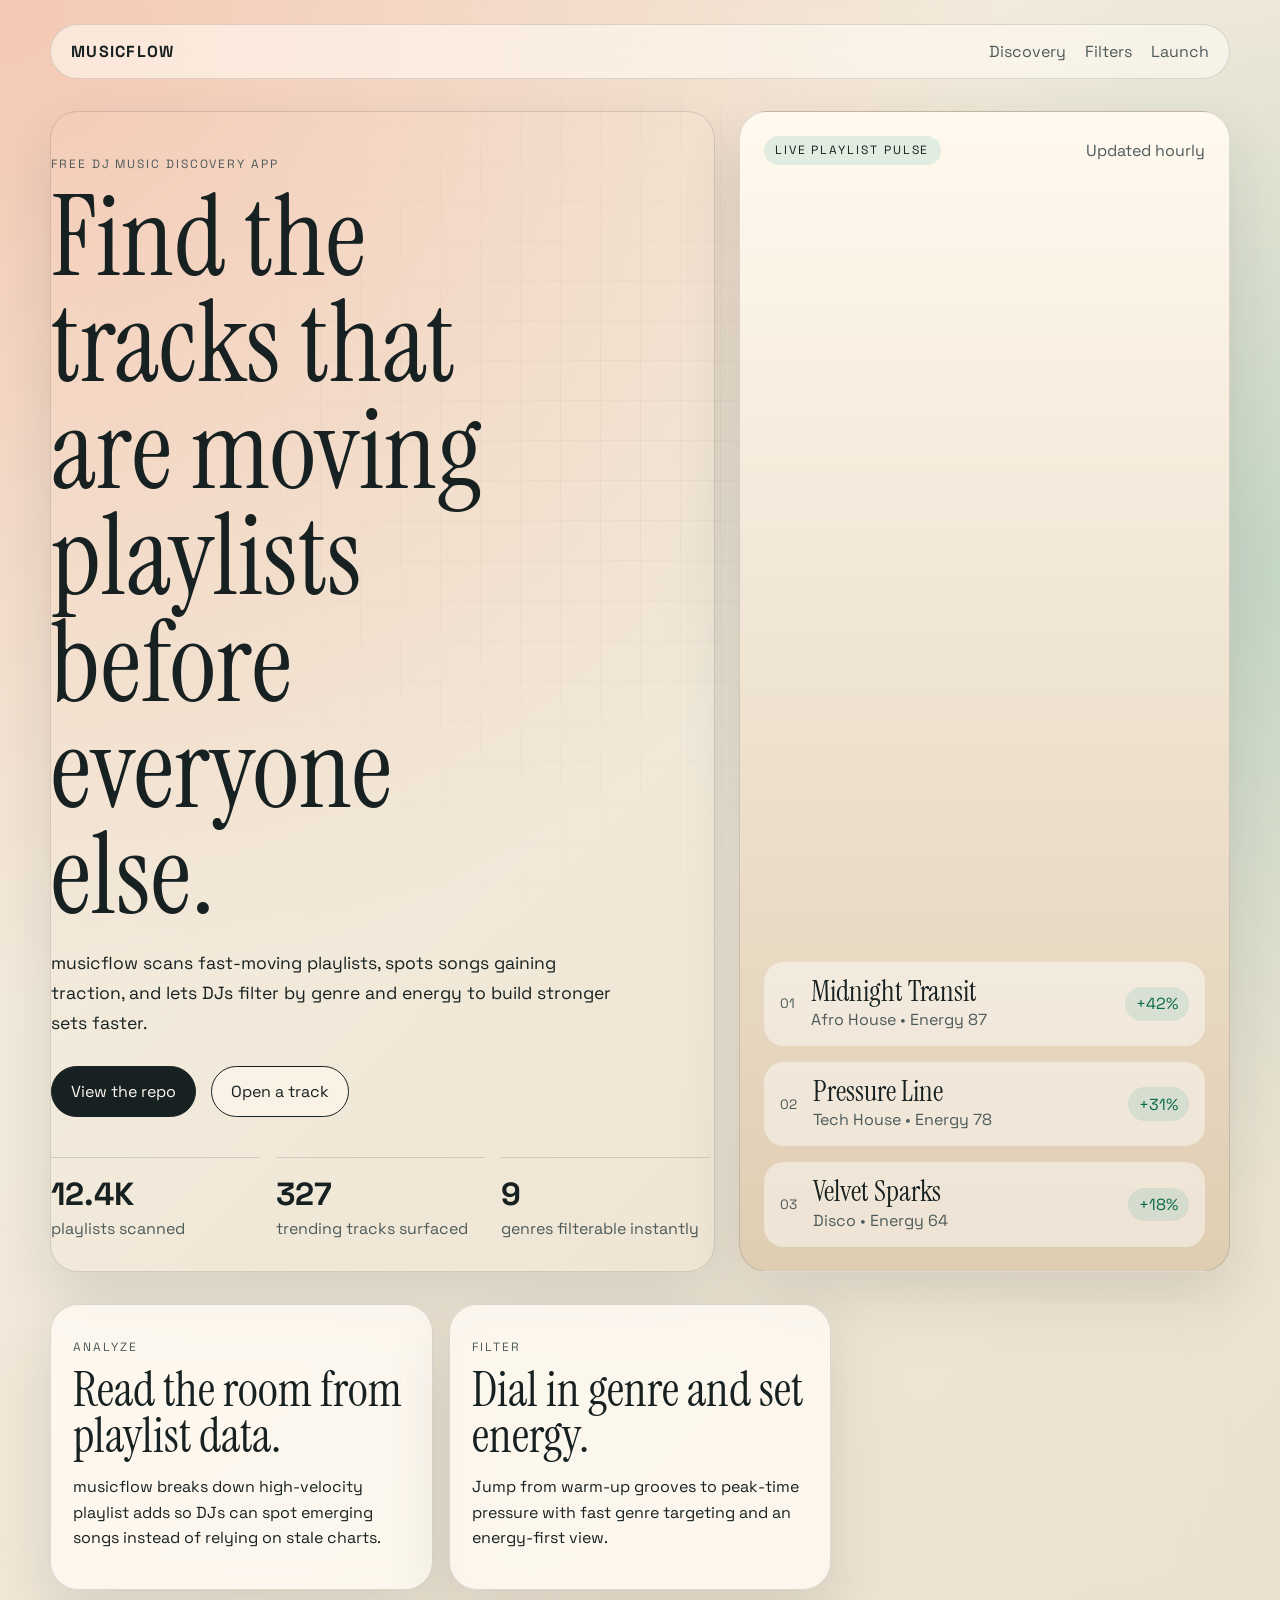
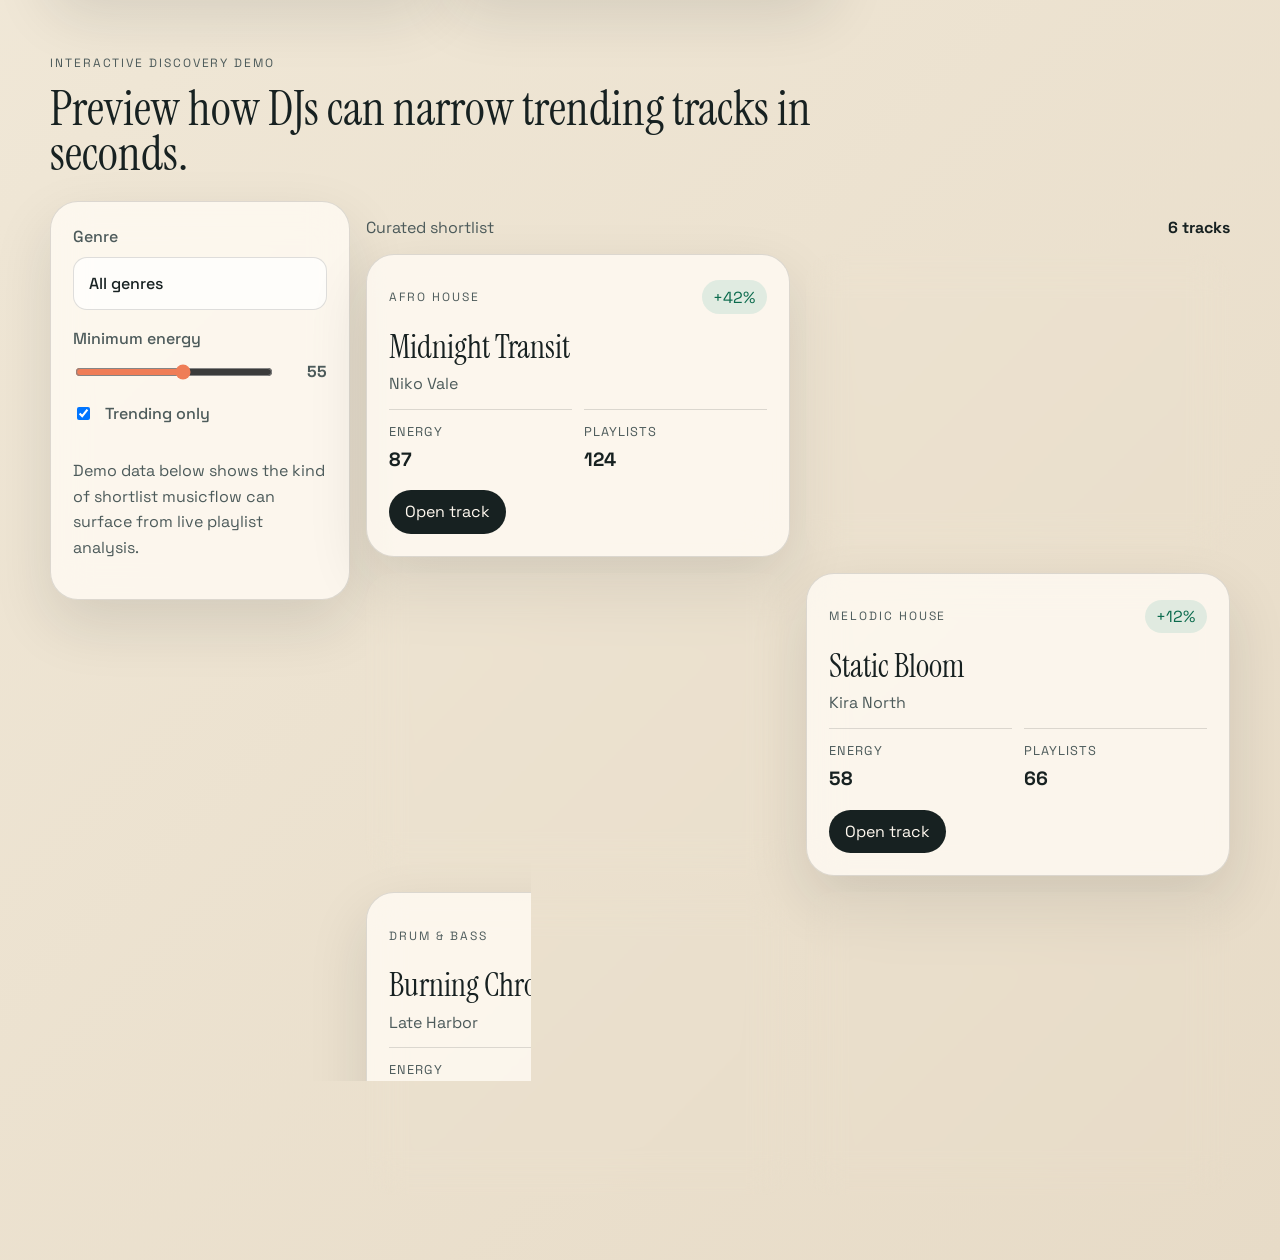
==== index.html @ 5087b420 "Initial GitHub Pages site" ====
<!DOCTYPE html>
<html lang="en">
  <head>
    <meta charset="UTF-8" />
    <meta name="viewport" content="width=device-width, initial-scale=1.0" />
    <title>musicflow | DJ Music Discovery</title>
    <meta
      name="description"
      content="musicflow is a free DJ music discovery app that analyzes playlist momentum to surface trending tracks and helps DJs filter music by genre and energy."
    />
    <link rel="preconnect" href="https://fonts.googleapis.com" />
    <link rel="preconnect" href="https://fonts.gstatic.com" crossorigin />
    <link
      href="https://fonts.googleapis.com/css2?family=Instrument+Serif:ital@0;1&family=Space+Grotesk:wght@400;500;700&display=swap"
      rel="stylesheet"
    />
    <link rel="stylesheet" href="styles.css" />
  </head>
  <body>
    <div class="page-shell">
      <header class="hero">
        <nav class="topbar">
          <a class="brand" href="#top">musicflow</a>
          <div class="nav-links">
            <a href="#discovery">Discovery</a>
            <a href="#filters">Filters</a>
            <a href="#launch">Launch</a>
          </div>
        </nav>

        <div class="hero-grid">
          <section class="hero-copy" id="top">
            <p class="eyebrow">Free DJ music discovery app</p>
            <h1>Find the tracks that are moving playlists before everyone else.</h1>
            <p class="hero-text">
              musicflow scans fast-moving playlists, spots songs gaining traction, and lets DJs
              filter by genre and energy to build stronger sets faster.
            </p>
            <div class="hero-actions" id="launch">
              <a class="button button-primary" href="https://github.com/yourname/musicflow" target="_blank" rel="noreferrer">View the repo</a>
              <a class="button button-secondary" href="https://open.spotify.com/" target="_blank" rel="noreferrer">Open a track</a>
            </div>
            <dl class="stats" aria-label="musicflow stats">
              <div>
                <dt>12.4K</dt>
                <dd>playlists scanned</dd>
              </div>
              <div>
                <dt>327</dt>
                <dd>trending tracks surfaced</dd>
              </div>
              <div>
                <dt>9</dt>
                <dd>genres filterable instantly</dd>
              </div>
            </dl>
          </section>

          <aside class="hero-panel" aria-label="musicflow preview panel">
            <div class="panel-head">
              <span class="panel-pill">Live playlist pulse</span>
              <span class="panel-caption">Updated hourly</span>
            </div>
            <div class="pulse-list">
              <article>
                <span class="pulse-rank">01</span>
                <div>
                  <h2>Midnight Transit</h2>
                  <p>Afro House • Energy 87</p>
                </div>
                <span class="trend up">+42%</span>
              </article>
              <article>
                <span class="pulse-rank">02</span>
                <div>
                  <h2>Pressure Line</h2>
                  <p>Tech House • Energy 78</p>
                </div>
                <span class="trend up">+31%</span>
              </article>
              <article>
                <span class="pulse-rank">03</span>
                <div>
                  <h2>Velvet Sparks</h2>
                  <p>Disco • Energy 64</p>
                </div>
                <span class="trend up">+18%</span>
              </article>
            </div>
          </aside>
        </div>
      </header>

      <main>
        <section class="feature-band" id="discovery">
          <article>
            <p class="feature-kicker">Analyze</p>
            <h2>Read the room from playlist data.</h2>
            <p>
              musicflow breaks down high-velocity playlist adds so DJs can spot emerging songs
              instead of relying on stale charts.
            </p>
          </article>
          <article>
            <p class="feature-kicker">Filter</p>
            <h2>Dial in genre and set energy.</h2>
            <p>
              Jump from warm-up grooves to peak-time pressure with fast genre targeting and an
              energy-first view.
            </p>
          </article>
          <article>
            <p class="feature-kicker">Play</p>
            <h2>Jump straight into playback.</h2>
            <p>
              Every surfaced track includes a direct listening link so discovery turns into
              playback without extra friction.
            </p>
          </article>
        </section>

        <section class="discovery-lab" id="filters">
          <div class="section-heading">
            <p class="eyebrow">Interactive discovery demo</p>
            <h2>Preview how DJs can narrow trending tracks in seconds.</h2>
          </div>

          <div class="filter-layout">
            <form class="control-panel" id="filterForm">
              <label>
                Genre
                <select id="genreFilter" name="genre">
                  <option value="all">All genres</option>
                </select>
              </label>

              <label>
                Minimum energy
                <div class="range-row">
                  <input id="energyFilter" name="energy" type="range" min="0" max="100" value="55" />
                  <output id="energyValue" for="energyFilter">55</output>
                </div>
              </label>

              <label class="toggle-row">
                <input id="trendingOnly" name="trendingOnly" type="checkbox" checked />
                Trending only
              </label>

              <p class="panel-note">
                Demo data below shows the kind of shortlist musicflow can surface from live
                playlist analysis.
              </p>
            </form>

            <div>
              <div class="results-meta">
                <p>Curated shortlist</p>
                <strong id="resultsCount">0 tracks</strong>
              </div>
              <div class="track-grid" id="trackGrid" aria-live="polite"></div>
            </div>
          </div>
        </section>
      </main>
    </div>

    <template id="trackCardTemplate">
      <article class="track-card">
        <div class="card-top">
          <p class="track-genre"></p>
          <span class="track-trend"></span>
        </div>
        <h3 class="track-title"></h3>
        <p class="track-artist"></p>
        <dl class="track-meta">
          <div>
            <dt>Energy</dt>
            <dd class="track-energy"></dd>
          </div>
          <div>
            <dt>Playlists</dt>
            <dd class="track-playlists"></dd>
          </div>
        </dl>
        <a class="card-link" target="_blank" rel="noreferrer">Open track</a>
      </article>
    </template>

    <script src="script.js"></script>
  </body>
</html>
---- styles.css ----
:root {
  --bg: #efe6d5;
  --bg-strong: #dcc9ac;
  --surface: rgba(255, 251, 243, 0.82);
  --surface-strong: #fff9ef;
  --ink: #172121;
  --muted: #4d5b5b;
  --accent: #ef7d57;
  --accent-2: #1f9d8b;
  --accent-3: #f3c969;
  --border: rgba(23, 33, 33, 0.14);
  --shadow: 0 24px 60px rgba(23, 33, 33, 0.12);
}

* {
  box-sizing: border-box;
}

html {
  scroll-behavior: smooth;
}

body {
  margin: 0;
  min-height: 100vh;
  font-family: "Space Grotesk", sans-serif;
  color: var(--ink);
  background:
    radial-gradient(circle at top left, rgba(239, 125, 87, 0.34), transparent 32%),
    radial-gradient(circle at right 20%, rgba(31, 157, 139, 0.2), transparent 24%),
    linear-gradient(135deg, #f7f0e3 0%, var(--bg) 44%, #e7dbc7 100%);
}

body::before {
  content: "";
  position: fixed;
  inset: 0;
  pointer-events: none;
  background-image: linear-gradient(rgba(23, 33, 33, 0.03) 1px, transparent 1px),
    linear-gradient(90deg, rgba(23, 33, 33, 0.03) 1px, transparent 1px);
  background-size: 40px 40px;
  mask-image: radial-gradient(circle at center, black, transparent 78%);
}

.page-shell {
  position: relative;
  width: min(1180px, calc(100% - 2rem));
  margin: 0 auto;
  padding: 1rem 0 4rem;
}

.topbar,
.hero-panel,
.feature-band article,
.control-panel,
.track-card {
  backdrop-filter: blur(18px);
}

.topbar {
  display: flex;
  align-items: center;
  justify-content: space-between;
  gap: 1rem;
  margin: 0.5rem 0 2rem;
  padding: 1rem 1.25rem;
  border: 1px solid var(--border);
  border-radius: 999px;
  background: rgba(255, 250, 242, 0.6);
}

.brand,
.nav-links a,
.button,
.card-link {
  text-decoration: none;
  color: inherit;
}

.brand {
  font-weight: 700;
  letter-spacing: 0.08em;
  text-transform: uppercase;
}

.nav-links {
  display: flex;
  gap: 1.2rem;
  color: var(--muted);
}

.hero-grid {
  display: grid;
  grid-template-columns: 1.15fr 0.85fr;
  gap: 1.5rem;
  align-items: stretch;
}

.hero-copy,
.hero-panel,
.feature-band article,
.control-panel,
.track-card {
  border: 1px solid var(--border);
  border-radius: 28px;
  box-shadow: var(--shadow);
}

.hero-copy {
  padding: 2rem 0.25rem 2rem 0;
}

.eyebrow,
.feature-kicker,
.panel-pill,
.track-genre {
  text-transform: uppercase;
  letter-spacing: 0.16em;
  font-size: 0.75rem;
}

.eyebrow,
.feature-kicker,
.panel-caption,
.track-genre,
.panel-note,
.track-artist,
.results-meta p,
.toggle-row,
label {
  color: var(--muted);
}

h1,
h2,
h3 {
  margin: 0;
  font-weight: 400;
  line-height: 0.95;
  font-family: "Instrument Serif", serif;
}

h1 {
  max-width: 10ch;
  margin-top: 0.4rem;
  font-size: clamp(3.5rem, 9vw, 7rem);
}

.hero-text {
  max-width: 36rem;
  font-size: 1.1rem;
  line-height: 1.7;
  margin: 1.25rem 0 0;
}

.hero-actions {
  display: flex;
  flex-wrap: wrap;
  gap: 0.9rem;
  margin-top: 1.75rem;
}

.button {
  display: inline-flex;
  align-items: center;
  justify-content: center;
  min-height: 3rem;
  padding: 0.85rem 1.2rem;
  border-radius: 999px;
  border: 1px solid var(--ink);
  transition: transform 160ms ease, background-color 160ms ease, color 160ms ease;
}

.button:hover,
.button:focus-visible,
.card-link:hover,
.card-link:focus-visible {
  transform: translateY(-2px);
}

.button-primary {
  background: var(--ink);
  color: #fff8ef;
}

.button-secondary {
  background: rgba(255, 248, 239, 0.6);
}

.stats {
  display: grid;
  grid-template-columns: repeat(3, minmax(0, 1fr));
  gap: 1rem;
  max-width: 42rem;
  margin: 2.5rem 0 0;
}

.stats div {
  padding-top: 1rem;
  border-top: 1px solid var(--border);
}

.stats dt {
  font-size: 2rem;
  font-weight: 700;
}

.stats dd {
  margin: 0.25rem 0 0;
  color: var(--muted);
}

.hero-panel {
  display: flex;
  flex-direction: column;
  justify-content: space-between;
  padding: 1.5rem;
  background:
    linear-gradient(180deg, rgba(255, 249, 239, 0.82), rgba(220, 201, 172, 0.9)),
    var(--surface-strong);
}

.panel-head,
.card-top,
.results-meta,
.range-row,
.toggle-row {
  display: flex;
  align-items: center;
  justify-content: space-between;
  gap: 0.75rem;
}

.panel-pill,
.trend,
.track-trend {
  padding: 0.4rem 0.7rem;
  border-radius: 999px;
  background: rgba(31, 157, 139, 0.12);
}

.pulse-list {
  display: grid;
  gap: 1rem;
  margin-top: 1.5rem;
}

.pulse-list article {
  display: grid;
  grid-template-columns: auto 1fr auto;
  gap: 1rem;
  align-items: center;
  padding: 1rem;
  border-radius: 20px;
  background: rgba(255, 255, 255, 0.44);
}

.pulse-rank {
  font-size: 0.85rem;
  color: var(--muted);
}

.pulse-list h2 {
  font-size: 1.8rem;
}

.pulse-list p {
  margin: 0.25rem 0 0;
  color: var(--muted);
}

.trend.up,
.track-trend.up {
  color: #0a6a4c;
}

.feature-band,
.filter-layout {
  display: grid;
  gap: 1rem;
}

.feature-band {
  grid-template-columns: repeat(3, minmax(0, 1fr));
  margin-top: 2rem;
}

.feature-band article,
.control-panel,
.track-card {
  padding: 1.4rem;
  background: var(--surface);
}

.feature-band h2,
.section-heading h2 {
  font-size: clamp(2.1rem, 4vw, 3rem);
  margin-top: 0.35rem;
}

.feature-band p:last-child,
.section-heading p,
.panel-note,
label,
.track-meta {
  line-height: 1.6;
}

.discovery-lab {
  margin-top: 4rem;
}

.section-heading {
  max-width: 48rem;
  margin-bottom: 1.5rem;
}

.filter-layout {
  grid-template-columns: 300px 1fr;
  align-items: start;
}

.control-panel {
  position: sticky;
  top: 1rem;
  display: grid;
  gap: 1rem;
}

label {
  display: grid;
  gap: 0.45rem;
  font-weight: 500;
}

select,
input[type="range"] {
  width: 100%;
}

select {
  appearance: none;
  padding: 0.8rem 0.9rem;
  border: 1px solid var(--border);
  border-radius: 14px;
  background: rgba(255, 255, 255, 0.7);
  color: var(--ink);
  font: inherit;
}

input[type="range"] {
  accent-color: var(--accent);
}

output {
  min-width: 2.5rem;
  text-align: right;
  font-weight: 700;
}

.toggle-row {
  justify-content: flex-start;
  font-weight: 500;
}

.track-grid {
  display: grid;
  grid-template-columns: repeat(2, minmax(0, 1fr));
  gap: 1rem;
}

.track-card {
  display: grid;
  gap: 0.9rem;
}

.track-title {
  font-size: 2rem;
}

.track-artist {
  margin: -0.2rem 0 0;
}

.track-meta {
  display: grid;
  grid-template-columns: repeat(2, minmax(0, 1fr));
  gap: 0.75rem;
  margin: 0;
}

.track-meta div {
  padding-top: 0.75rem;
  border-top: 1px solid var(--border);
}

.track-meta dt {
  font-size: 0.8rem;
  text-transform: uppercase;
  letter-spacing: 0.08em;
  color: var(--muted);
}

.track-meta dd {
  margin: 0.2rem 0 0;
  font-size: 1.2rem;
  font-weight: 700;
}

.card-link {
  display: inline-flex;
  width: fit-content;
  padding: 0.7rem 1rem;
  border-radius: 999px;
  background: var(--ink);
  color: #fff8ef;
}

.empty-state {
  display: grid;
  place-items: center;
  min-height: 220px;
  padding: 2rem;
  border: 1px dashed var(--border);
  border-radius: 28px;
  color: var(--muted);
  text-align: center;
  background: rgba(255, 249, 239, 0.45);
}

.hero-copy,
.hero-panel,
.feature-band article,
.control-panel,
.track-card,
.empty-state {
  animation: rise 640ms ease both;
}

.hero-panel {
  animation-delay: 120ms;
}

.feature-band article:nth-child(2) {
  animation-delay: 180ms;
}

.feature-band article:nth-child(3) {
  animation-delay: 260ms;
}

@keyframes rise {
  from {
    opacity: 0;
    transform: translateY(18px);
  }

  to {
    opacity: 1;
    transform: translateY(0);
  }
}

@media (max-width: 920px) {
  .hero-grid,
  .feature-band,
  .filter-layout,
  .track-grid {
    grid-template-columns: 1fr;
  }

  .hero-copy {
    padding-right: 0;
  }

  .control-panel {
    position: static;
  }
}

@media (max-width: 640px) {
  .page-shell {
    width: min(100% - 1rem, 1180px);
  }

  .topbar {
    flex-direction: column;
    border-radius: 28px;
  }

  .nav-links,
  .hero-actions,
  .stats {
    width: 100%;
  }

  .nav-links,
  .hero-actions {
    flex-direction: column;
  }

  .stats {
    grid-template-columns: 1fr;
  }

  h1 {
    font-size: clamp(3rem, 19vw, 4.4rem);
  }

  .pulse-list article {
    grid-template-columns: 1fr;
  }
}
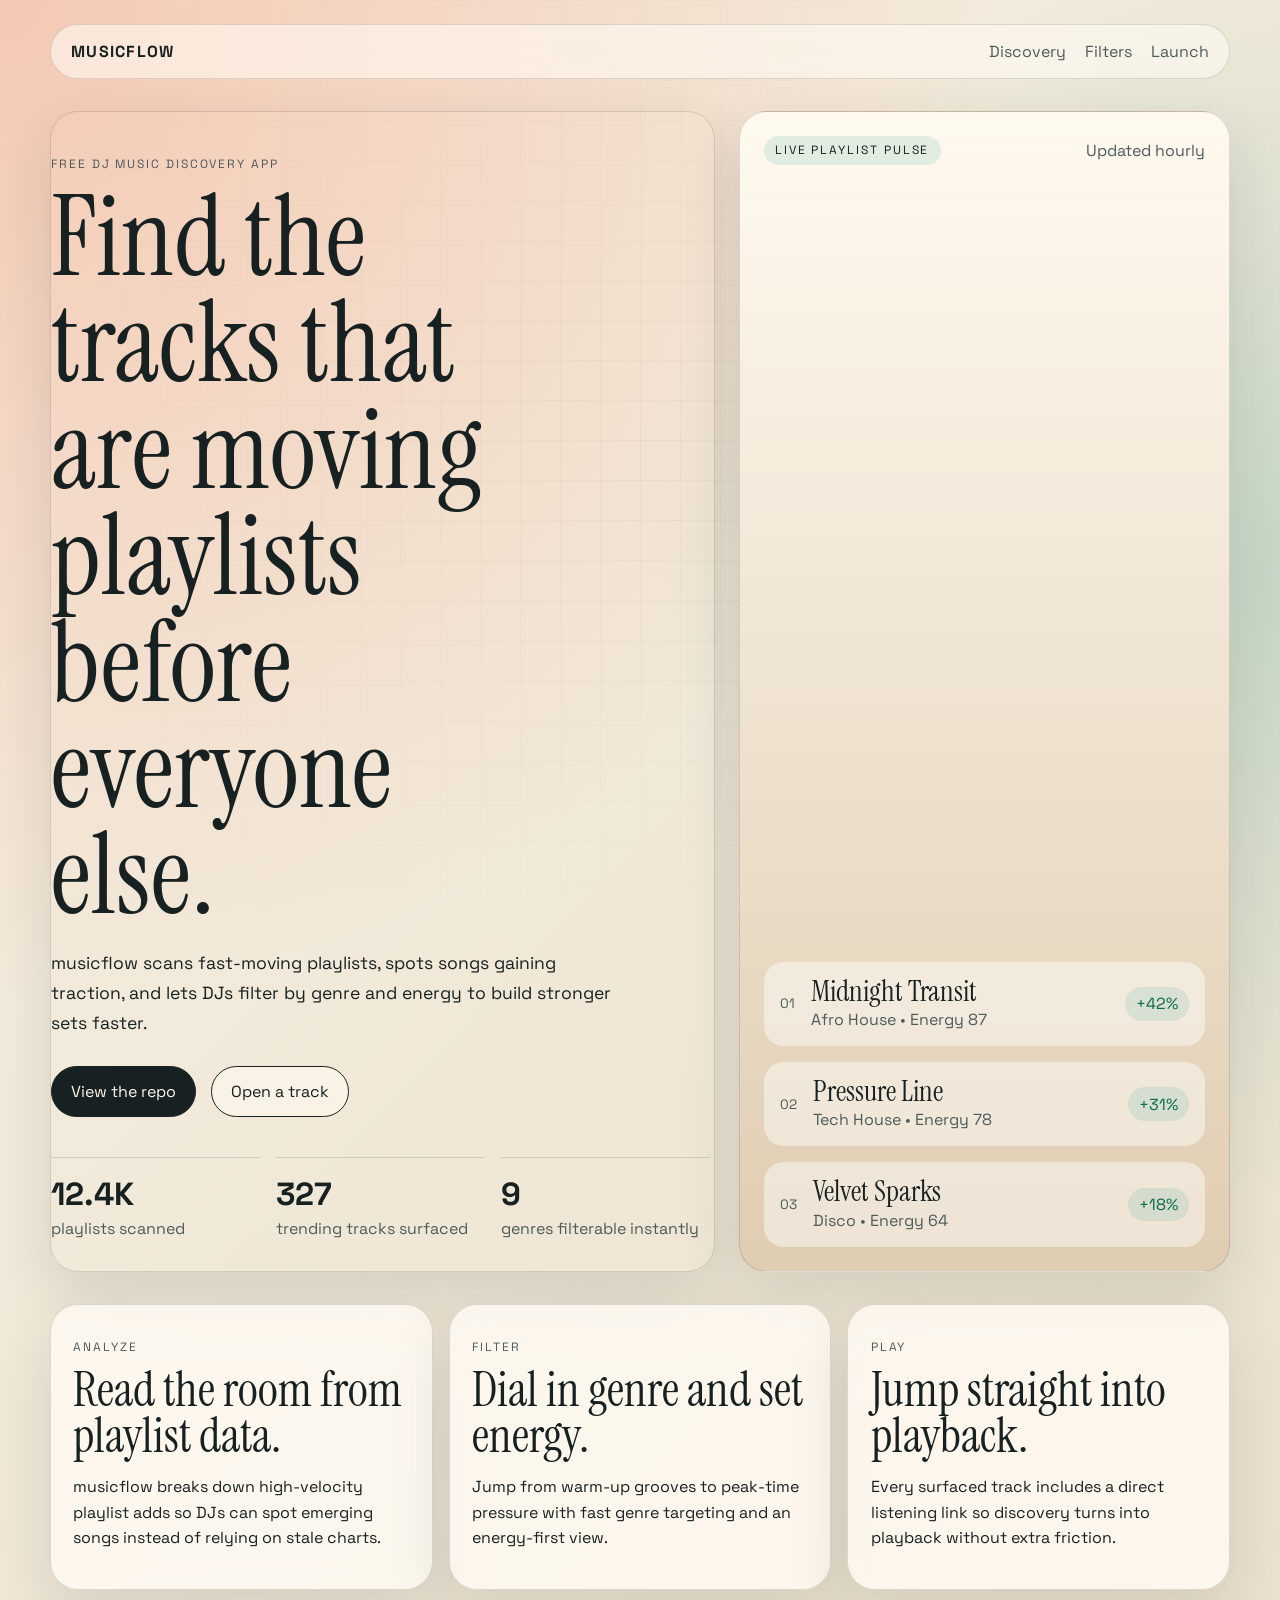
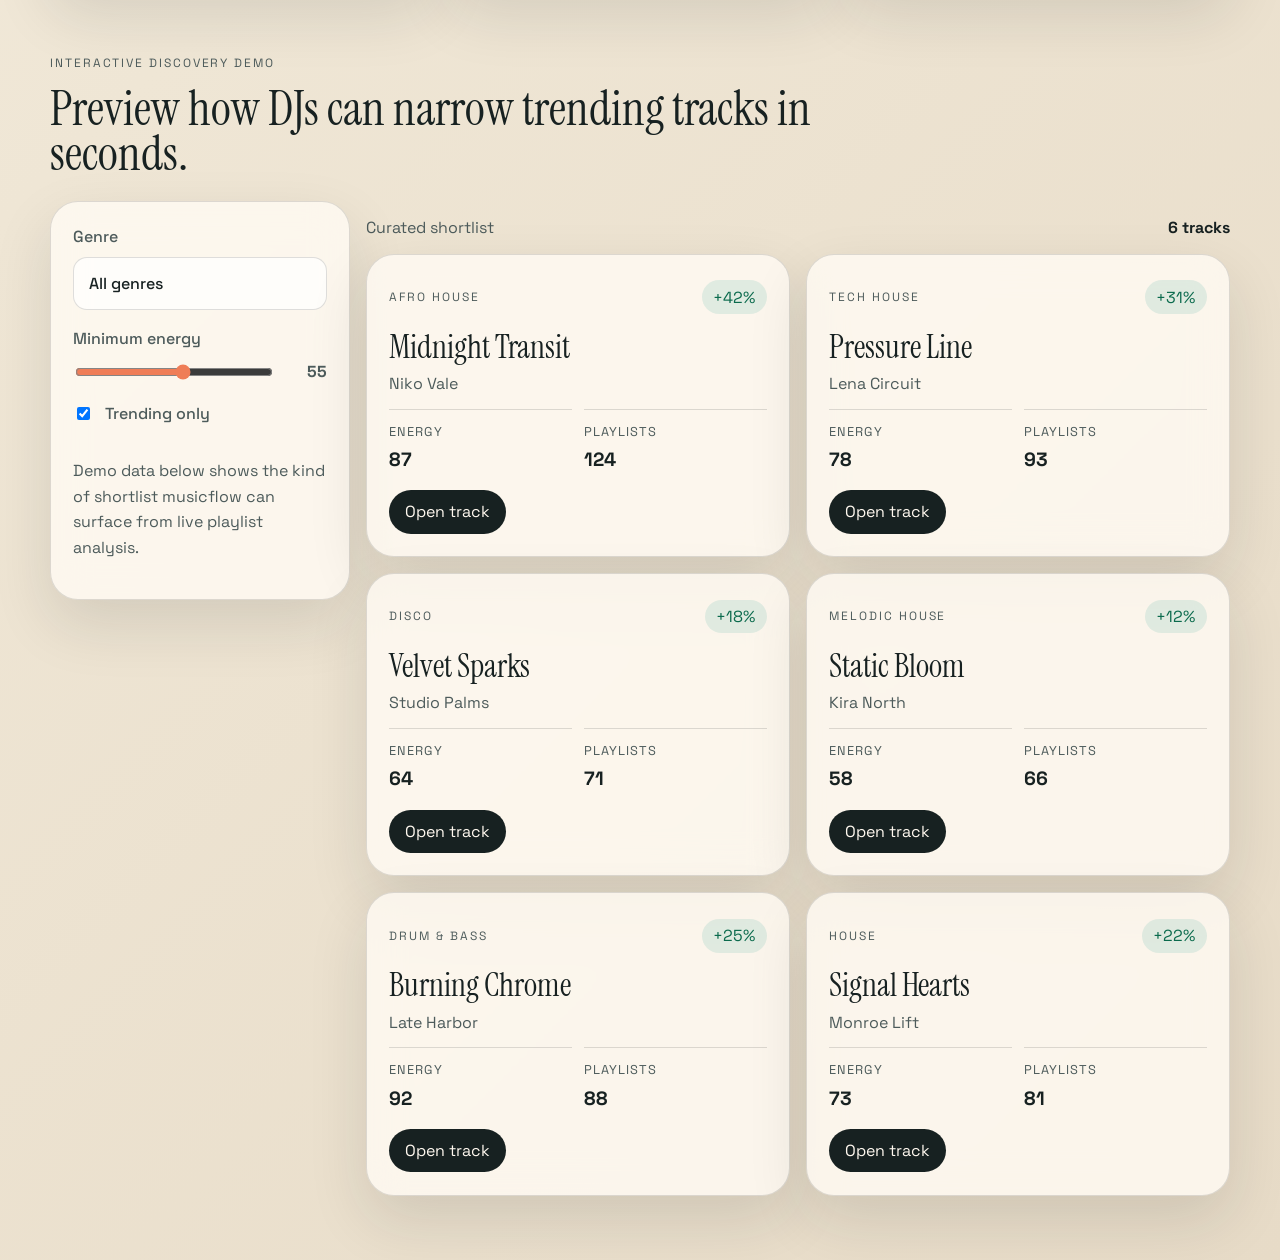
==== commit 94c3bee5: "Refine repository link placeholder" ====
--- a/index.html
+++ b/index.html
@@ -37,7 +37,7 @@
               filter by genre and energy to build stronger sets faster.
             </p>
             <div class="hero-actions" id="launch">
-              <a class="button button-primary" href="https://github.com/yourname/musicflow" target="_blank" rel="noreferrer">View the repo</a>
+              <a class="button button-primary" href="https://github.com/<your-username>/musicflow" target="_blank" rel="noreferrer">View the repo</a>
               <a class="button button-secondary" href="https://open.spotify.com/" target="_blank" rel="noreferrer">Open a track</a>
             </div>
             <dl class="stats" aria-label="musicflow stats">
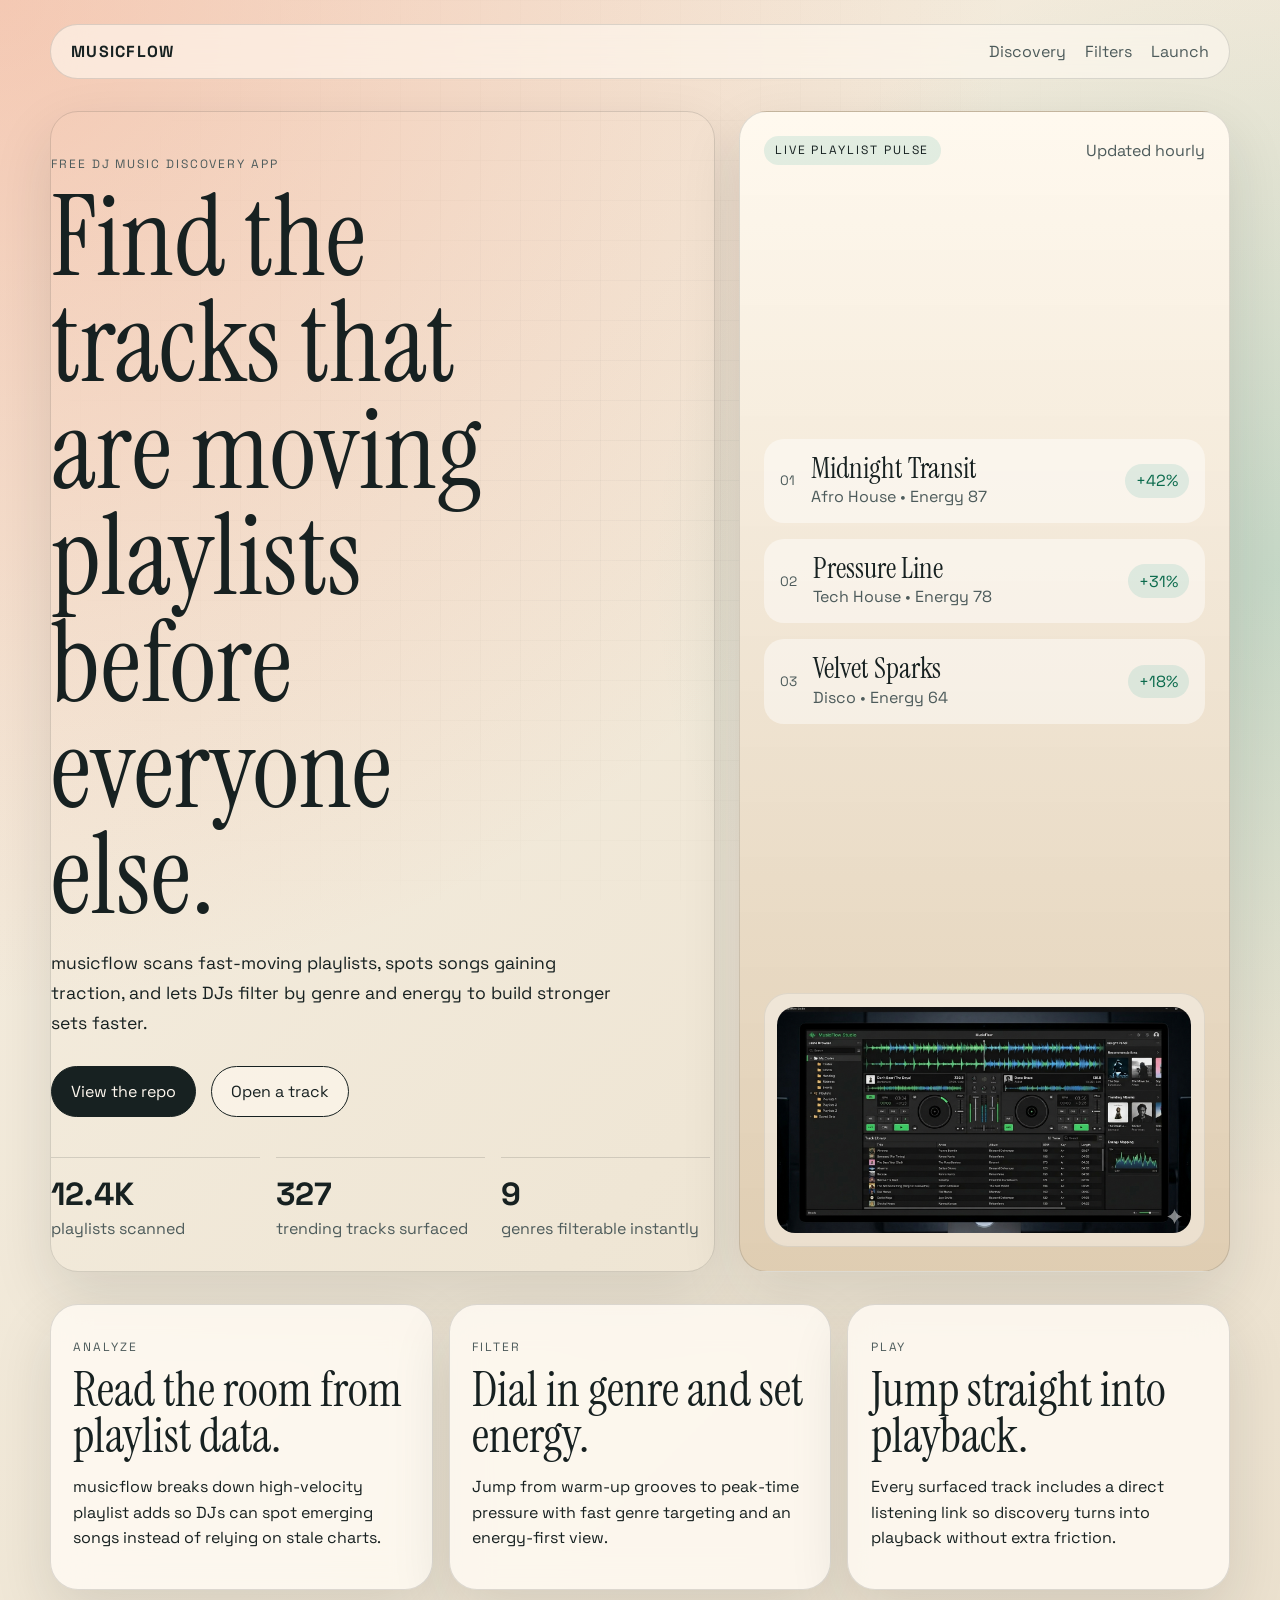
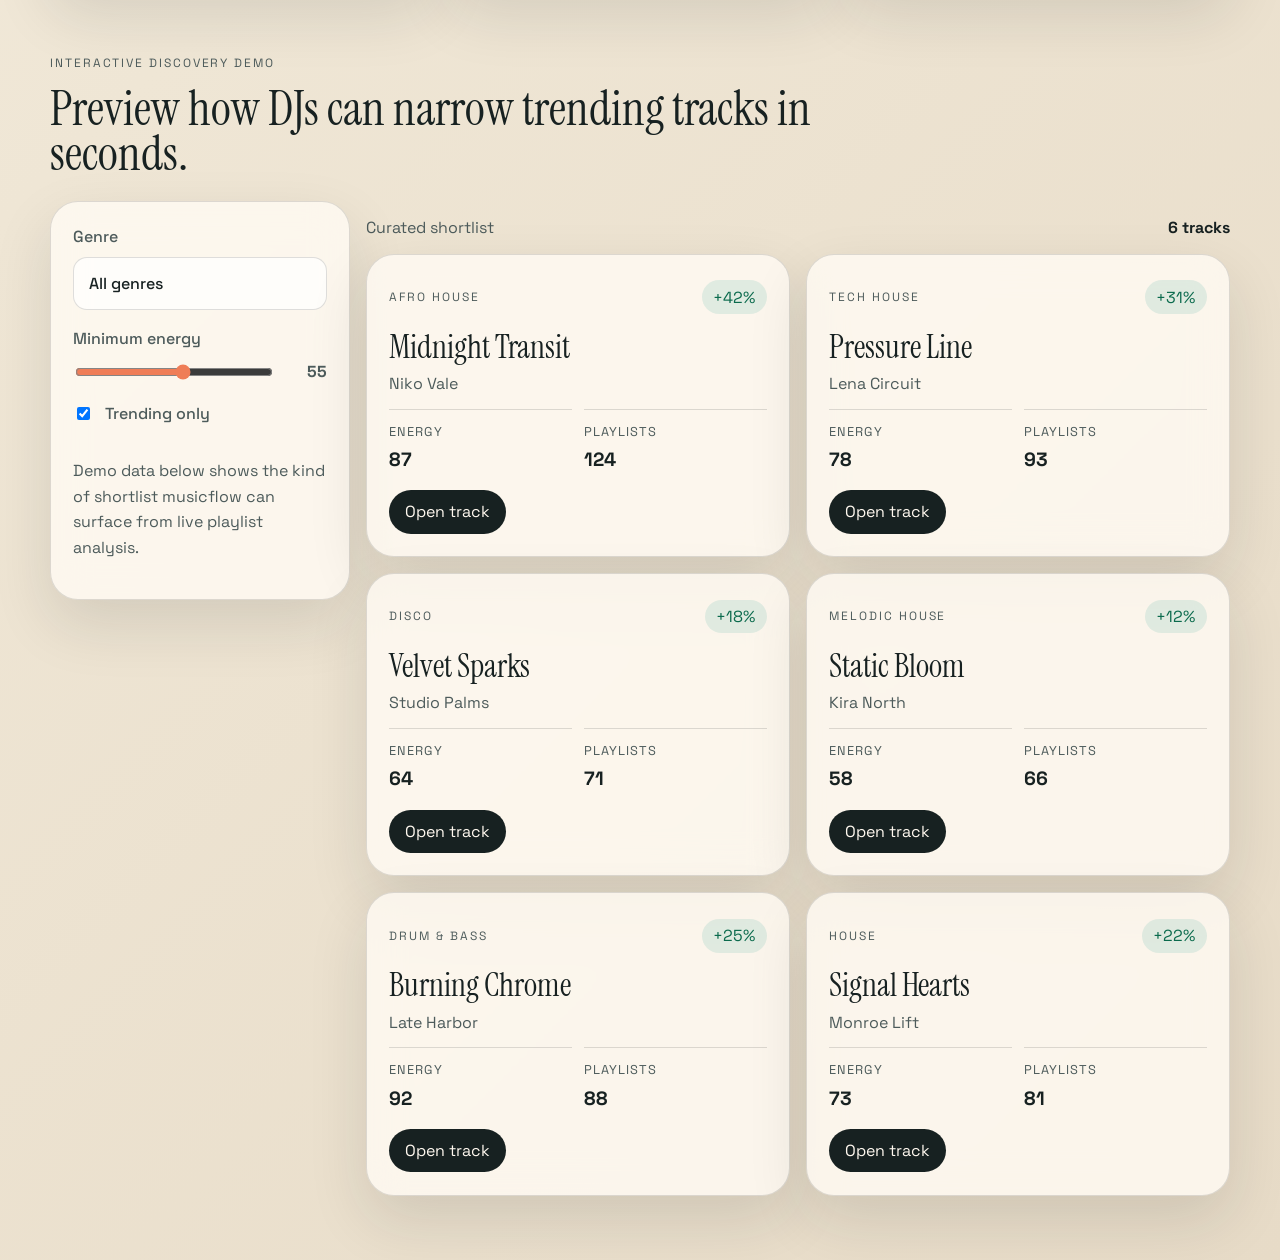
==== commit 0d713a92: "Add uploaded mockup to site and README" ====
--- a/index.html
+++ b/index.html
@@ -87,6 +87,13 @@
                 <span class="trend up">+18%</span>
               </article>
             </div>
+            <figure class="mockup-frame">
+              <img
+                class="mockup-image"
+                src="assets/musicflow-mockup.png"
+                alt="musicflow application mockup"
+              />
+            </figure>
           </aside>
         </div>
       </header>
--- a/styles.css
+++ b/styles.css
@@ -245,6 +245,21 @@
   margin-top: 1.5rem;
 }
 
+.mockup-frame {
+  margin: 1.25rem 0 0;
+  padding: 0.8rem;
+  border-radius: 24px;
+  background: rgba(255, 255, 255, 0.36);
+  border: 1px solid rgba(23, 33, 33, 0.08);
+}
+
+.mockup-image {
+  display: block;
+  width: 100%;
+  height: auto;
+  border-radius: 18px;
+}
+
 .pulse-list article {
   display: grid;
   grid-template-columns: auto 1fr auto;
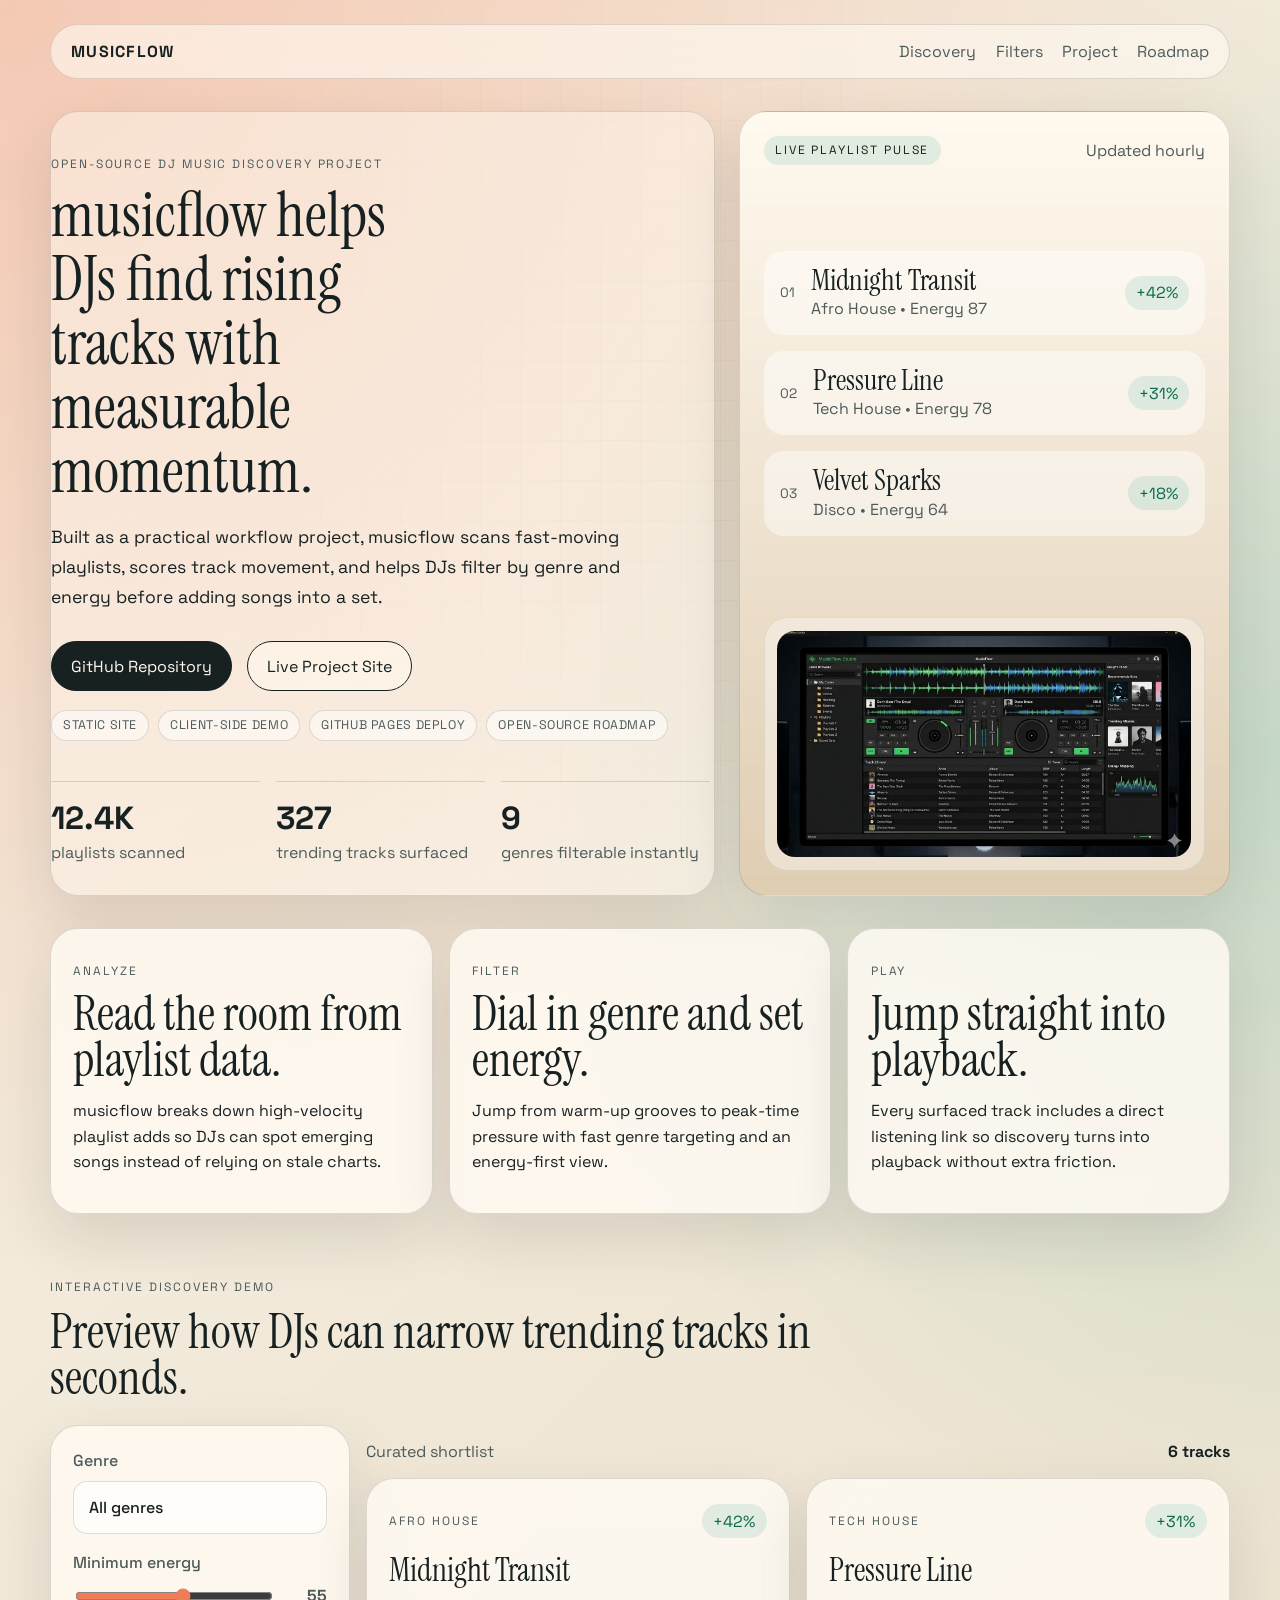
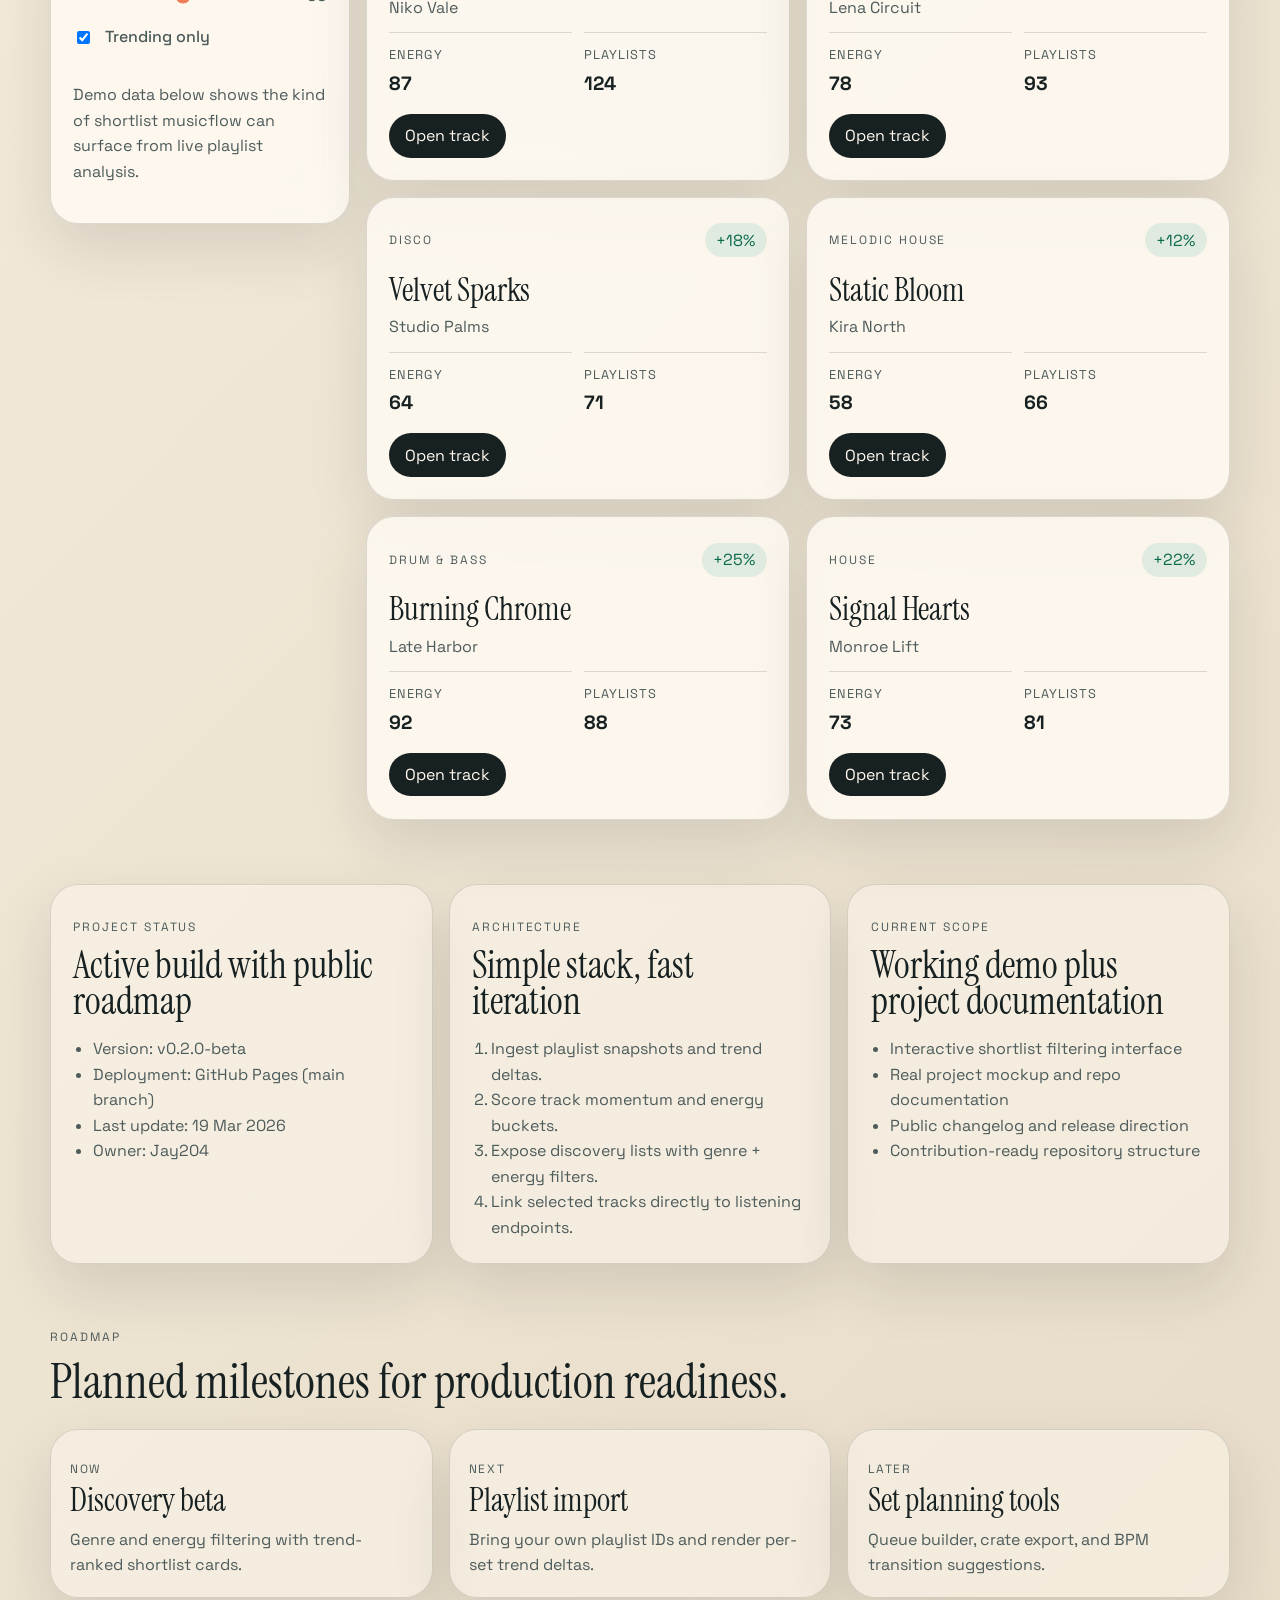
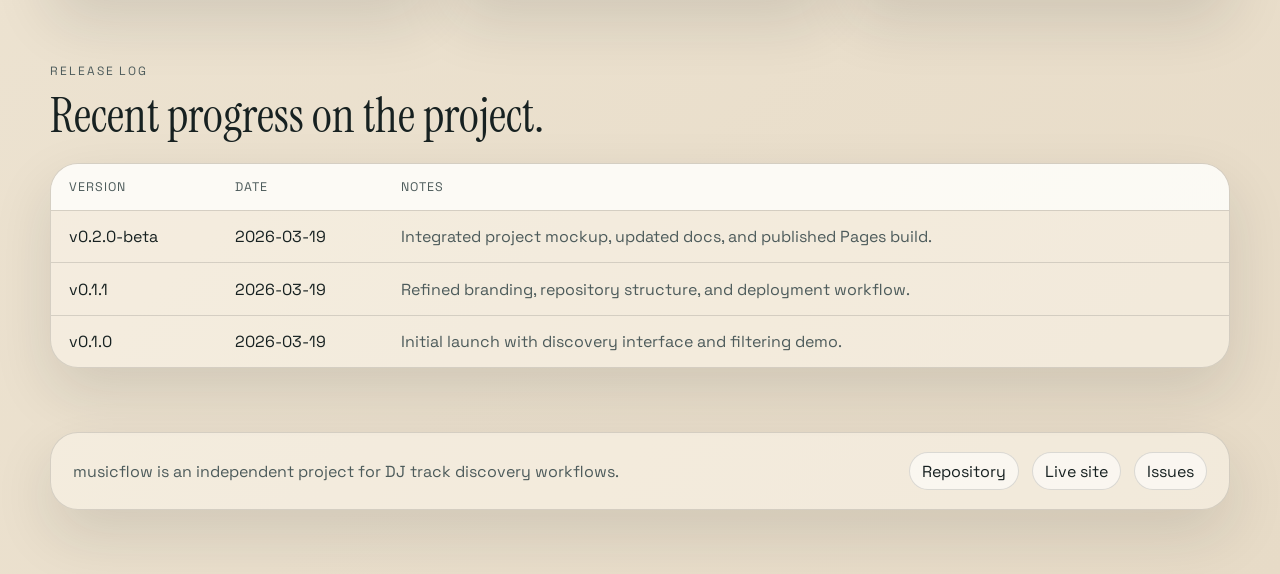
==== commit 6cb86054: "Reframe site as active project with roadmap and release log" ====
--- a/index.html
+++ b/index.html
@@ -24,22 +24,30 @@
           <div class="nav-links">
             <a href="#discovery">Discovery</a>
             <a href="#filters">Filters</a>
-            <a href="#launch">Launch</a>
+            <a href="#project">Project</a>
+            <a href="#roadmap">Roadmap</a>
           </div>
         </nav>
 
         <div class="hero-grid">
           <section class="hero-copy" id="top">
-            <p class="eyebrow">Free DJ music discovery app</p>
-            <h1>Find the tracks that are moving playlists before everyone else.</h1>
+            <p class="eyebrow">Open-source DJ music discovery project</p>
+            <h1>musicflow helps DJs find rising tracks with measurable momentum.</h1>
             <p class="hero-text">
-              musicflow scans fast-moving playlists, spots songs gaining traction, and lets DJs
-              filter by genre and energy to build stronger sets faster.
+              Built as a practical workflow project, musicflow scans fast-moving playlists,
+              scores track movement, and helps DJs filter by genre and energy before adding songs
+              into a set.
             </p>
             <div class="hero-actions" id="launch">
-              <a class="button button-primary" href="https://github.com/<your-username>/musicflow" target="_blank" rel="noreferrer">View the repo</a>
-              <a class="button button-secondary" href="https://open.spotify.com/" target="_blank" rel="noreferrer">Open a track</a>
-            </div>
+              <a class="button button-primary" href="https://github.com/Jay204/musicflow" target="_blank" rel="noreferrer">GitHub Repository</a>
+              <a class="button button-secondary" href="https://jay204.github.io/musicflow/" target="_blank" rel="noreferrer">Live Project Site</a>
+            </div>
+            <ul class="project-tags" aria-label="Project stack and status tags">
+              <li>Static site</li>
+              <li>Client-side demo</li>
+              <li>GitHub Pages deploy</li>
+              <li>Open-source roadmap</li>
+            </ul>
             <dl class="stats" aria-label="musicflow stats">
               <div>
                 <dt>12.4K</dt>
@@ -169,7 +177,104 @@
             </div>
           </div>
         </section>
+
+        <section class="project-board" id="project">
+          <article class="project-card">
+            <p class="feature-kicker">Project status</p>
+            <h2>Active build with public roadmap</h2>
+            <ul>
+              <li>Version: v0.2.0-beta</li>
+              <li>Deployment: GitHub Pages (main branch)</li>
+              <li>Last update: 19 Mar 2026</li>
+              <li>Owner: Jay204</li>
+            </ul>
+          </article>
+
+          <article class="project-card">
+            <p class="feature-kicker">Architecture</p>
+            <h2>Simple stack, fast iteration</h2>
+            <ol>
+              <li>Ingest playlist snapshots and trend deltas.</li>
+              <li>Score track momentum and energy buckets.</li>
+              <li>Expose discovery lists with genre + energy filters.</li>
+              <li>Link selected tracks directly to listening endpoints.</li>
+            </ol>
+          </article>
+
+          <article class="project-card">
+            <p class="feature-kicker">Current scope</p>
+            <h2>Working demo plus project documentation</h2>
+            <ul>
+              <li>Interactive shortlist filtering interface</li>
+              <li>Real project mockup and repo documentation</li>
+              <li>Public changelog and release direction</li>
+              <li>Contribution-ready repository structure</li>
+            </ul>
+          </article>
+        </section>
+
+        <section class="roadmap" id="roadmap">
+          <div class="section-heading">
+            <p class="eyebrow">Roadmap</p>
+            <h2>Planned milestones for production readiness.</h2>
+          </div>
+          <div class="milestone-grid">
+            <article>
+              <p class="milestone-state">Now</p>
+              <h3>Discovery beta</h3>
+              <p>Genre and energy filtering with trend-ranked shortlist cards.</p>
+            </article>
+            <article>
+              <p class="milestone-state">Next</p>
+              <h3>Playlist import</h3>
+              <p>Bring your own playlist IDs and render per-set trend deltas.</p>
+            </article>
+            <article>
+              <p class="milestone-state">Later</p>
+              <h3>Set planning tools</h3>
+              <p>Queue builder, crate export, and BPM transition suggestions.</p>
+            </article>
+          </div>
+        </section>
+
+        <section class="release-log" id="releases">
+          <div class="section-heading">
+            <p class="eyebrow">Release log</p>
+            <h2>Recent progress on the project.</h2>
+          </div>
+          <div class="log-table" role="table" aria-label="Release log">
+            <div class="log-row log-head" role="row">
+              <span role="columnheader">Version</span>
+              <span role="columnheader">Date</span>
+              <span role="columnheader">Notes</span>
+            </div>
+            <div class="log-row" role="row">
+              <span role="cell">v0.2.0-beta</span>
+              <span role="cell">2026-03-19</span>
+              <span role="cell">Integrated project mockup, updated docs, and published Pages build.</span>
+            </div>
+            <div class="log-row" role="row">
+              <span role="cell">v0.1.1</span>
+              <span role="cell">2026-03-19</span>
+              <span role="cell">Refined branding, repository structure, and deployment workflow.</span>
+            </div>
+            <div class="log-row" role="row">
+              <span role="cell">v0.1.0</span>
+              <span role="cell">2026-03-19</span>
+              <span role="cell">Initial launch with discovery interface and filtering demo.</span>
+            </div>
+          </div>
+        </section>
       </main>
+
+      <footer class="site-footer">
+        <p>musicflow is an independent project for DJ track discovery workflows.</p>
+        <div>
+          <a href="https://github.com/Jay204/musicflow" target="_blank" rel="noreferrer">Repository</a>
+          <a href="https://jay204.github.io/musicflow/" target="_blank" rel="noreferrer">Live site</a>
+          <a href="https://github.com/Jay204/musicflow/issues" target="_blank" rel="noreferrer">Issues</a>
+        </div>
+      </footer>
     </div>
 
     <template id="trackCardTemplate">
--- a/styles.css
+++ b/styles.css
@@ -110,6 +110,14 @@
   padding: 2rem 0.25rem 2rem 0;
 }
 
+.hero-copy,
+.project-card,
+.milestone-grid article,
+.log-table,
+.site-footer {
+  background: rgba(255, 250, 242, 0.45);
+}
+
 .eyebrow,
 .feature-kicker,
 .panel-pill,
@@ -141,9 +149,10 @@
 }
 
 h1 {
-  max-width: 10ch;
+  max-width: 13ch;
   margin-top: 0.4rem;
-  font-size: clamp(3.5rem, 9vw, 7rem);
+  font-size: clamp(2.25rem, 4.8vw, 4.2rem);
+  line-height: 1.04;
 }
 
 .hero-text {
@@ -158,6 +167,26 @@
   flex-wrap: wrap;
   gap: 0.9rem;
   margin-top: 1.75rem;
+}
+
+.project-tags {
+  display: flex;
+  flex-wrap: wrap;
+  gap: 0.55rem;
+  list-style: none;
+  padding: 0;
+  margin: 1.15rem 0 0;
+}
+
+.project-tags li {
+  padding: 0.4rem 0.7rem;
+  border-radius: 999px;
+  border: 1px solid var(--border);
+  background: rgba(255, 255, 255, 0.55);
+  color: var(--muted);
+  font-size: 0.78rem;
+  letter-spacing: 0.05em;
+  text-transform: uppercase;
 }
 
 .button {
@@ -325,6 +354,126 @@
   margin-top: 4rem;
 }
 
+.project-board,
+.milestone-grid {
+  display: grid;
+  grid-template-columns: repeat(3, minmax(0, 1fr));
+  gap: 1rem;
+}
+
+.project-board {
+  margin-top: 4rem;
+}
+
+.project-card,
+.milestone-grid article,
+.log-table,
+.site-footer {
+  border: 1px solid var(--border);
+  border-radius: 28px;
+  box-shadow: var(--shadow);
+}
+
+.project-card {
+  padding: 1.4rem;
+}
+
+.project-card h2 {
+  font-size: clamp(1.8rem, 3vw, 2.4rem);
+  margin-top: 0.35rem;
+}
+
+.project-card ul,
+.project-card ol {
+  margin: 1rem 0 0;
+  padding-left: 1.2rem;
+  color: var(--muted);
+  line-height: 1.6;
+}
+
+.roadmap,
+.release-log {
+  margin-top: 4rem;
+}
+
+.milestone-grid article {
+  padding: 1.2rem;
+}
+
+.milestone-state {
+  margin: 0;
+  color: var(--muted);
+  text-transform: uppercase;
+  letter-spacing: 0.13em;
+  font-size: 0.75rem;
+}
+
+.milestone-grid h3 {
+  margin-top: 0.35rem;
+  font-size: 2rem;
+}
+
+.milestone-grid p {
+  margin: 0.7rem 0 0;
+  color: var(--muted);
+  line-height: 1.6;
+}
+
+.log-table {
+  overflow: hidden;
+}
+
+.log-row {
+  display: grid;
+  grid-template-columns: 150px 150px 1fr;
+  gap: 1rem;
+  align-items: center;
+  padding: 0.95rem 1.1rem;
+  border-top: 1px solid var(--border);
+}
+
+.log-head {
+  border-top: 0;
+  background: rgba(255, 255, 255, 0.7);
+  color: var(--muted);
+  font-size: 0.78rem;
+  text-transform: uppercase;
+  letter-spacing: 0.08em;
+}
+
+.log-row span:last-child {
+  color: var(--muted);
+}
+
+.site-footer {
+  margin-top: 4rem;
+  display: flex;
+  align-items: center;
+  justify-content: space-between;
+  gap: 1rem;
+  padding: 1.2rem 1.4rem;
+}
+
+.site-footer p {
+  margin: 0;
+  color: var(--muted);
+}
+
+.site-footer div {
+  display: flex;
+  flex-wrap: wrap;
+  gap: 0.8rem;
+}
+
+.site-footer a {
+  text-decoration: none;
+  color: var(--ink);
+  border: 1px solid var(--border);
+  border-radius: 999px;
+  padding: 0.45rem 0.75rem;
+  background: rgba(255, 255, 255, 0.6);
+}
+
 .section-heading {
   max-width: 48rem;
   margin-bottom: 1.5rem;
@@ -479,9 +628,21 @@
 @media (max-width: 920px) {
   .hero-grid,
   .feature-band,
+  .project-board,
+  .milestone-grid,
   .filter-layout,
   .track-grid {
     grid-template-columns: 1fr;
+  }
+
+  .log-row {
+    grid-template-columns: 1fr;
+    gap: 0.3rem;
+  }
+
+  .site-footer {
+    flex-direction: column;
+    align-items: flex-start;
   }
 
   .hero-copy {
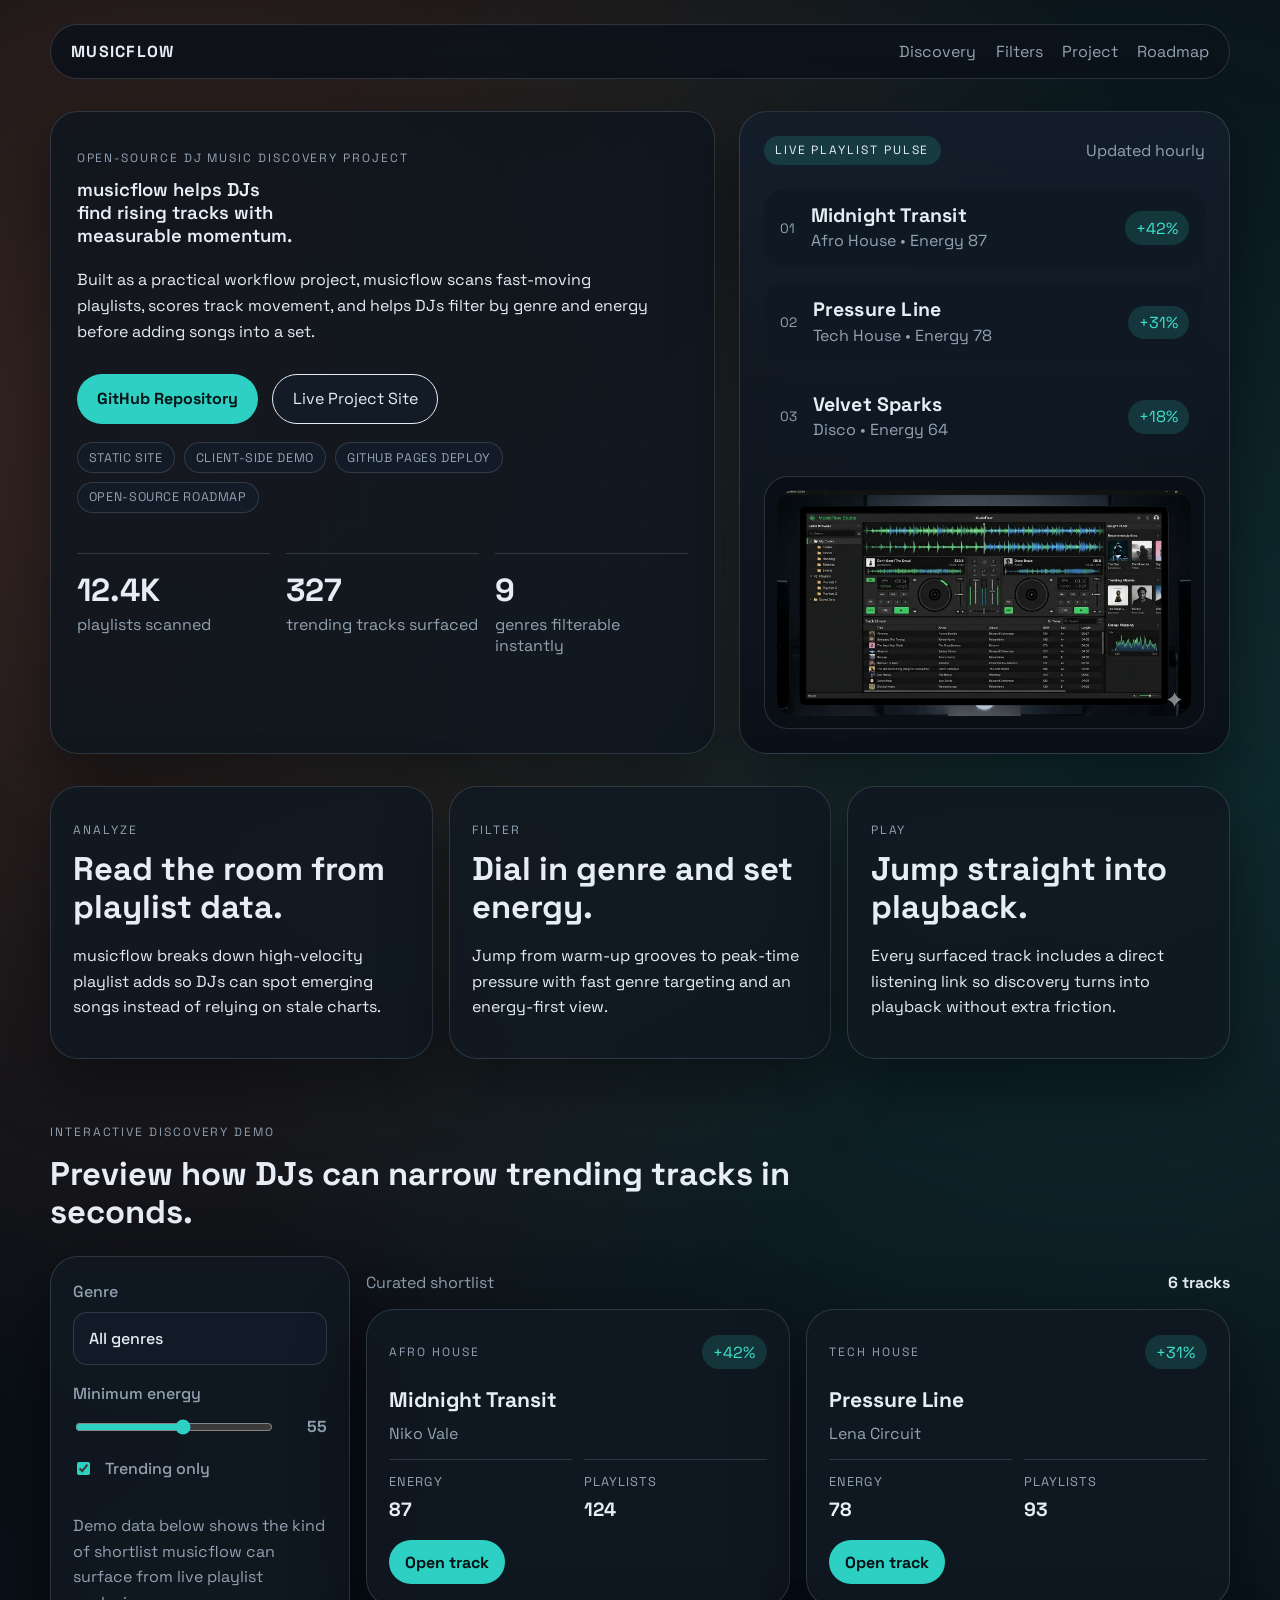
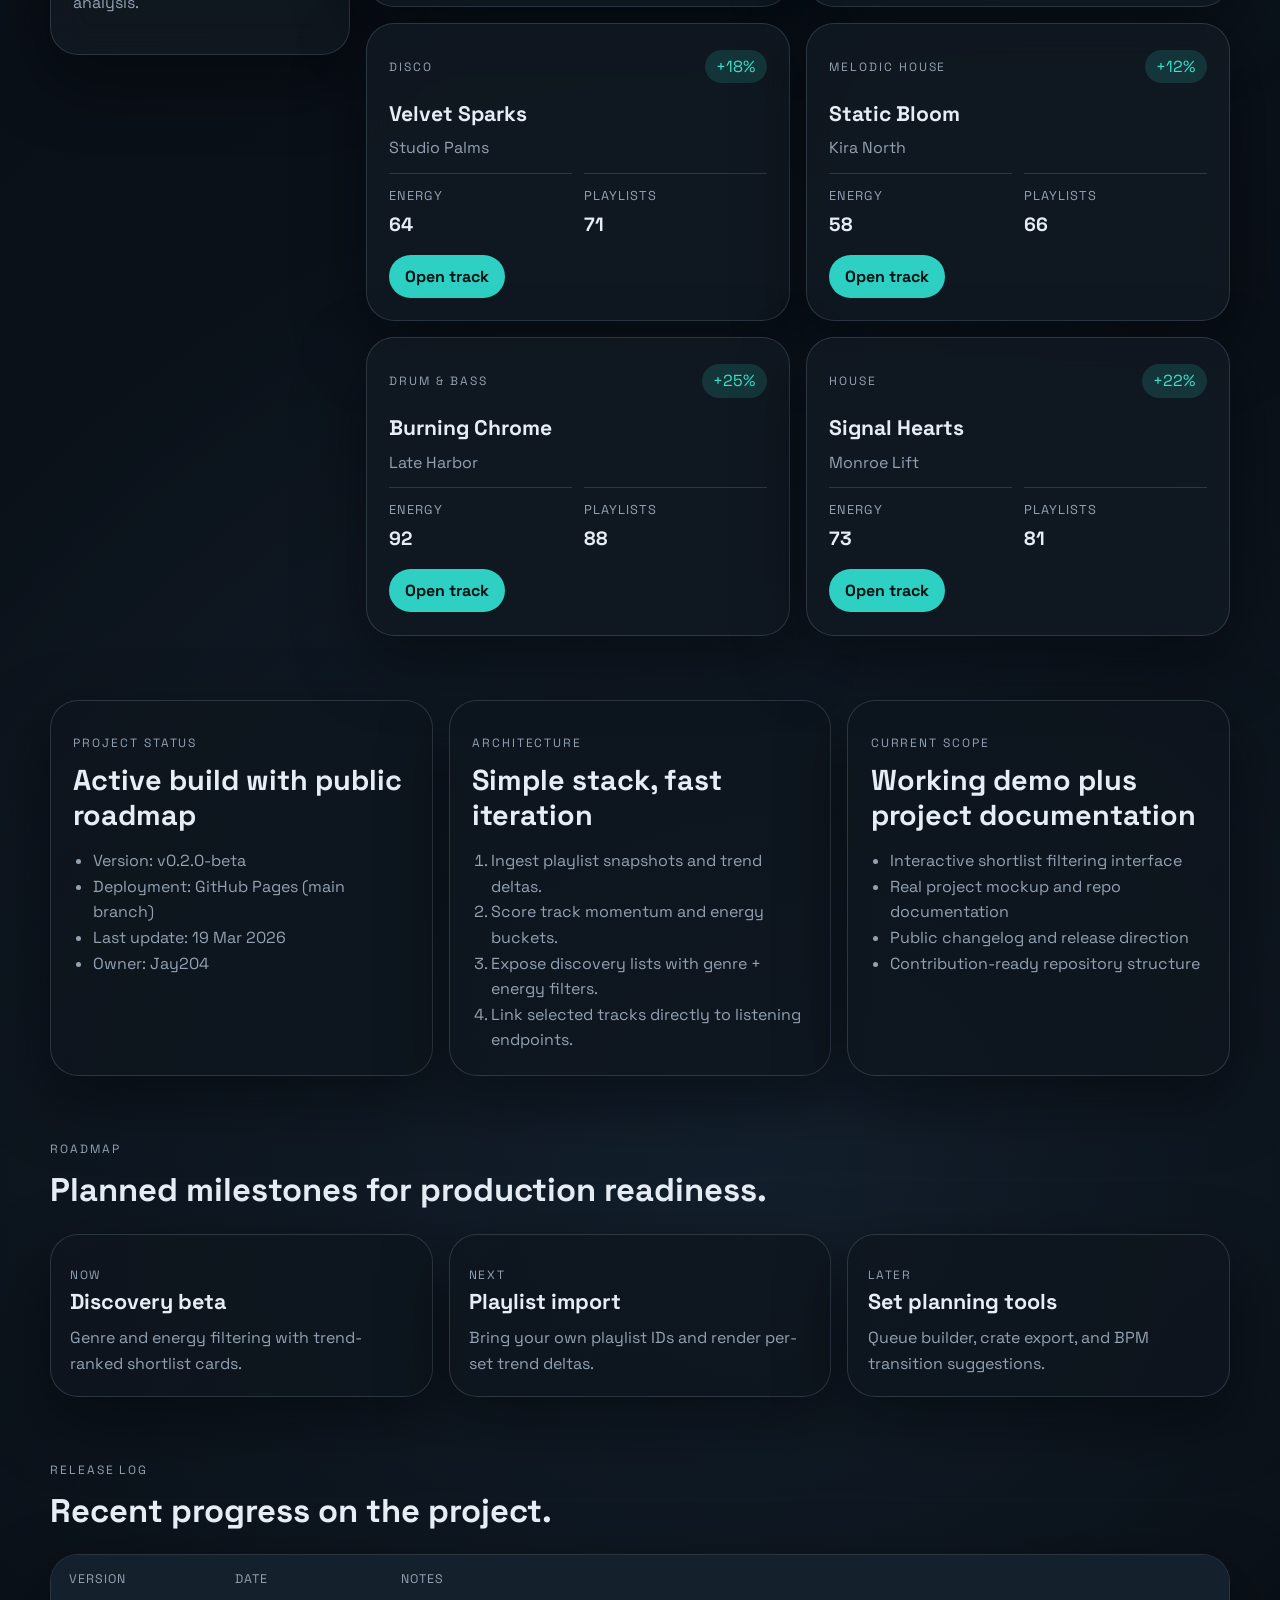
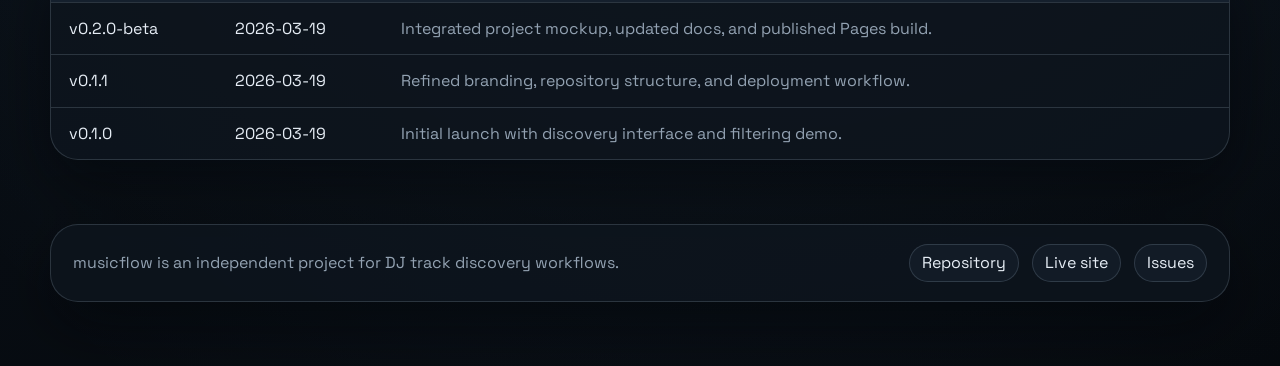
==== commit 0e048b0c: "Bust stylesheet cache for immediate UI updates" ====
--- a/index.html
+++ b/index.html
@@ -14,7 +14,7 @@
       href="https://fonts.googleapis.com/css2?family=Instrument+Serif:ital@0;1&family=Space+Grotesk:wght@400;500;700&display=swap"
       rel="stylesheet"
     />
-    <link rel="stylesheet" href="styles.css" />
+    <link rel="stylesheet" href="styles.css?v=20260319b" />
   </head>
   <body>
     <div class="page-shell">
--- a/styles.css
+++ b/styles.css
@@ -1,15 +1,15 @@
 :root {
-  --bg: #efe6d5;
-  --bg-strong: #dcc9ac;
-  --surface: rgba(255, 251, 243, 0.82);
-  --surface-strong: #fff9ef;
-  --ink: #172121;
-  --muted: #4d5b5b;
-  --accent: #ef7d57;
-  --accent-2: #1f9d8b;
-  --accent-3: #f3c969;
-  --border: rgba(23, 33, 33, 0.14);
-  --shadow: 0 24px 60px rgba(23, 33, 33, 0.12);
+  --bg: #070b10;
+  --bg-strong: #0b121a;
+  --surface: rgba(17, 24, 34, 0.88);
+  --surface-strong: #121a24;
+  --ink: #e6edf5;
+  --muted: #93a2b2;
+  --accent: #2dd0c2;
+  --accent-2: #ff9466;
+  --accent-3: #6eb9ff;
+  --border: rgba(167, 186, 205, 0.2);
+  --shadow: 0 24px 64px rgba(2, 4, 8, 0.5);
 }
 
 * {
@@ -26,9 +26,10 @@
   font-family: "Space Grotesk", sans-serif;
   color: var(--ink);
   background:
-    radial-gradient(circle at top left, rgba(239, 125, 87, 0.34), transparent 32%),
-    radial-gradient(circle at right 20%, rgba(31, 157, 139, 0.2), transparent 24%),
-    linear-gradient(135deg, #f7f0e3 0%, var(--bg) 44%, #e7dbc7 100%);
+    radial-gradient(circle at 14% 12%, rgba(255, 148, 102, 0.2), transparent 30%),
+    radial-gradient(circle at 86% 20%, rgba(45, 208, 194, 0.16), transparent 32%),
+    radial-gradient(circle at 60% 78%, rgba(110, 185, 255, 0.1), transparent 36%),
+    linear-gradient(145deg, #070b10 0%, var(--bg-strong) 54%, #05080c 100%);
 }
 
 body::before {
@@ -36,8 +37,8 @@
   position: fixed;
   inset: 0;
   pointer-events: none;
-  background-image: linear-gradient(rgba(23, 33, 33, 0.03) 1px, transparent 1px),
-    linear-gradient(90deg, rgba(23, 33, 33, 0.03) 1px, transparent 1px);
+  background-image: linear-gradient(rgba(224, 236, 248, 0.025) 1px, transparent 1px),
+    linear-gradient(90deg, rgba(224, 236, 248, 0.025) 1px, transparent 1px);
   background-size: 40px 40px;
   mask-image: radial-gradient(circle at center, black, transparent 78%);
 }
@@ -66,7 +67,7 @@
   padding: 1rem 1.25rem;
   border: 1px solid var(--border);
   border-radius: 999px;
-  background: rgba(255, 250, 242, 0.6);
+  background: rgba(12, 18, 26, 0.82);
 }
 
 .brand,
@@ -87,6 +88,11 @@
   display: flex;
   gap: 1.2rem;
   color: var(--muted);
+}
+
+.nav-links a:hover,
+.nav-links a:focus-visible {
+  color: var(--ink);
 }
 
 .hero-grid {
@@ -107,7 +113,7 @@
 }
 
 .hero-copy {
-  padding: 2rem 0.25rem 2rem 0;
+  padding: 1.6rem;
 }
 
 .hero-copy,
@@ -115,7 +121,7 @@
 .milestone-grid article,
 .log-table,
 .site-footer {
-  background: rgba(255, 250, 242, 0.45);
+  background: rgba(14, 21, 30, 0.82);
 }
 
 .eyebrow,
@@ -143,22 +149,23 @@
 h2,
 h3 {
   margin: 0;
-  font-weight: 400;
-  line-height: 0.95;
-  font-family: "Instrument Serif", serif;
+  font-weight: 700;
+  line-height: 1.1;
+  font-family: "Space Grotesk", sans-serif;
 }
 
 h1 {
-  max-width: 13ch;
+  max-width: 18ch;
   margin-top: 0.4rem;
-  font-size: clamp(2.25rem, 4.8vw, 4.2rem);
-  line-height: 1.04;
+  font-size: clamp(1.02rem, 1.45vw, 1.35rem);
+  line-height: 1.24;
+  font-weight: 600;
 }
 
 .hero-text {
   max-width: 36rem;
-  font-size: 1.1rem;
-  line-height: 1.7;
+  font-size: 1rem;
+  line-height: 1.65;
   margin: 1.25rem 0 0;
 }
 
@@ -182,7 +189,7 @@
   padding: 0.4rem 0.7rem;
   border-radius: 999px;
   border: 1px solid var(--border);
-  background: rgba(255, 255, 255, 0.55);
+  background: rgba(19, 29, 41, 0.86);
   color: var(--muted);
   font-size: 0.78rem;
   letter-spacing: 0.05em;
@@ -208,12 +215,15 @@
 }
 
 .button-primary {
-  background: var(--ink);
-  color: #fff8ef;
+  background: var(--accent);
+  border-color: transparent;
+  color: #041417;
+  font-weight: 700;
 }
 
 .button-secondary {
-  background: rgba(255, 248, 239, 0.6);
+  background: rgba(19, 29, 41, 0.9);
+  color: var(--ink);
 }
 
 .stats {
@@ -244,9 +254,7 @@
   flex-direction: column;
   justify-content: space-between;
   padding: 1.5rem;
-  background:
-    linear-gradient(180deg, rgba(255, 249, 239, 0.82), rgba(220, 201, 172, 0.9)),
-    var(--surface-strong);
+  background: linear-gradient(180deg, rgba(20, 30, 43, 0.9), rgba(11, 16, 24, 0.96));
 }
 
 .panel-head,
@@ -265,7 +273,7 @@
 .track-trend {
   padding: 0.4rem 0.7rem;
   border-radius: 999px;
-  background: rgba(31, 157, 139, 0.12);
+  background: rgba(45, 208, 194, 0.16);
 }
 
 .pulse-list {
@@ -278,8 +286,8 @@
   margin: 1.25rem 0 0;
   padding: 0.8rem;
   border-radius: 24px;
-  background: rgba(255, 255, 255, 0.36);
-  border: 1px solid rgba(23, 33, 33, 0.08);
+  background: rgba(10, 15, 22, 0.72);
+  border: 1px solid rgba(167, 186, 205, 0.2);
 }
 
 .mockup-image {
@@ -296,7 +304,7 @@
   align-items: center;
   padding: 1rem;
   border-radius: 20px;
-  background: rgba(255, 255, 255, 0.44);
+  background: rgba(16, 25, 36, 0.86);
 }
 
 .pulse-rank {
@@ -305,7 +313,8 @@
 }
 
 .pulse-list h2 {
-  font-size: 1.8rem;
+  font-size: 1.22rem;
+  letter-spacing: 0.01em;
 }
 
 .pulse-list p {
@@ -315,7 +324,7 @@
 
 .trend.up,
 .track-trend.up {
-  color: #0a6a4c;
+  color: #3de2ce;
 }
 
 .feature-band,
@@ -338,8 +347,9 @@
 
 .feature-band h2,
 .section-heading h2 {
-  font-size: clamp(2.1rem, 4vw, 3rem);
+  font-size: clamp(1.45rem, 2.8vw, 2.05rem);
   margin-top: 0.35rem;
+  line-height: 1.18;
 }
 
 .feature-band p:last-child,
@@ -379,8 +389,9 @@
 }
 
 .project-card h2 {
-  font-size: clamp(1.8rem, 3vw, 2.4rem);
+  font-size: clamp(1.35rem, 2.4vw, 1.8rem);
   margin-top: 0.35rem;
+  line-height: 1.2;
 }
 
 .project-card ul,
@@ -410,7 +421,7 @@
 
 .milestone-grid h3 {
   margin-top: 0.35rem;
-  font-size: 2rem;
+  font-size: 1.35rem;
 }
 
 .milestone-grid p {
@@ -434,7 +445,7 @@
 
 .log-head {
   border-top: 0;
-  background: rgba(255, 255, 255, 0.7);
+  background: rgba(22, 33, 47, 0.95);
   color: var(--muted);
   font-size: 0.78rem;
   text-transform: uppercase;
@@ -471,7 +482,7 @@
   border: 1px solid var(--border);
   border-radius: 999px;
   padding: 0.45rem 0.75rem;
-  background: rgba(255, 255, 255, 0.6);
+  background: rgba(19, 29, 41, 0.9);
 }
 
 .section-heading {
@@ -507,12 +518,16 @@
   padding: 0.8rem 0.9rem;
   border: 1px solid var(--border);
   border-radius: 14px;
-  background: rgba(255, 255, 255, 0.7);
+  background: rgba(18, 27, 39, 0.95);
   color: var(--ink);
   font: inherit;
 }
 
 input[type="range"] {
+  accent-color: var(--accent);
+}
+
+input[type="checkbox"] {
   accent-color: var(--accent);
 }
 
@@ -539,7 +554,8 @@
 }
 
 .track-title {
-  font-size: 2rem;
+  font-size: 1.32rem;
+  line-height: 1.2;
 }
 
 .track-artist {
@@ -576,8 +592,9 @@
   width: fit-content;
   padding: 0.7rem 1rem;
   border-radius: 999px;
-  background: var(--ink);
-  color: #fff8ef;
+  background: var(--accent);
+  color: #031214;
+  font-weight: 700;
 }
 
 .empty-state {
@@ -589,7 +606,7 @@
   border-radius: 28px;
   color: var(--muted);
   text-align: center;
-  background: rgba(255, 249, 239, 0.45);
+  background: rgba(17, 24, 34, 0.86);
 }
 
 .hero-copy,
@@ -680,7 +697,7 @@
   }
 
   h1 {
-    font-size: clamp(3rem, 19vw, 4.4rem);
+    font-size: clamp(1.9rem, 10vw, 2.5rem);
   }
 
   .pulse-list article {
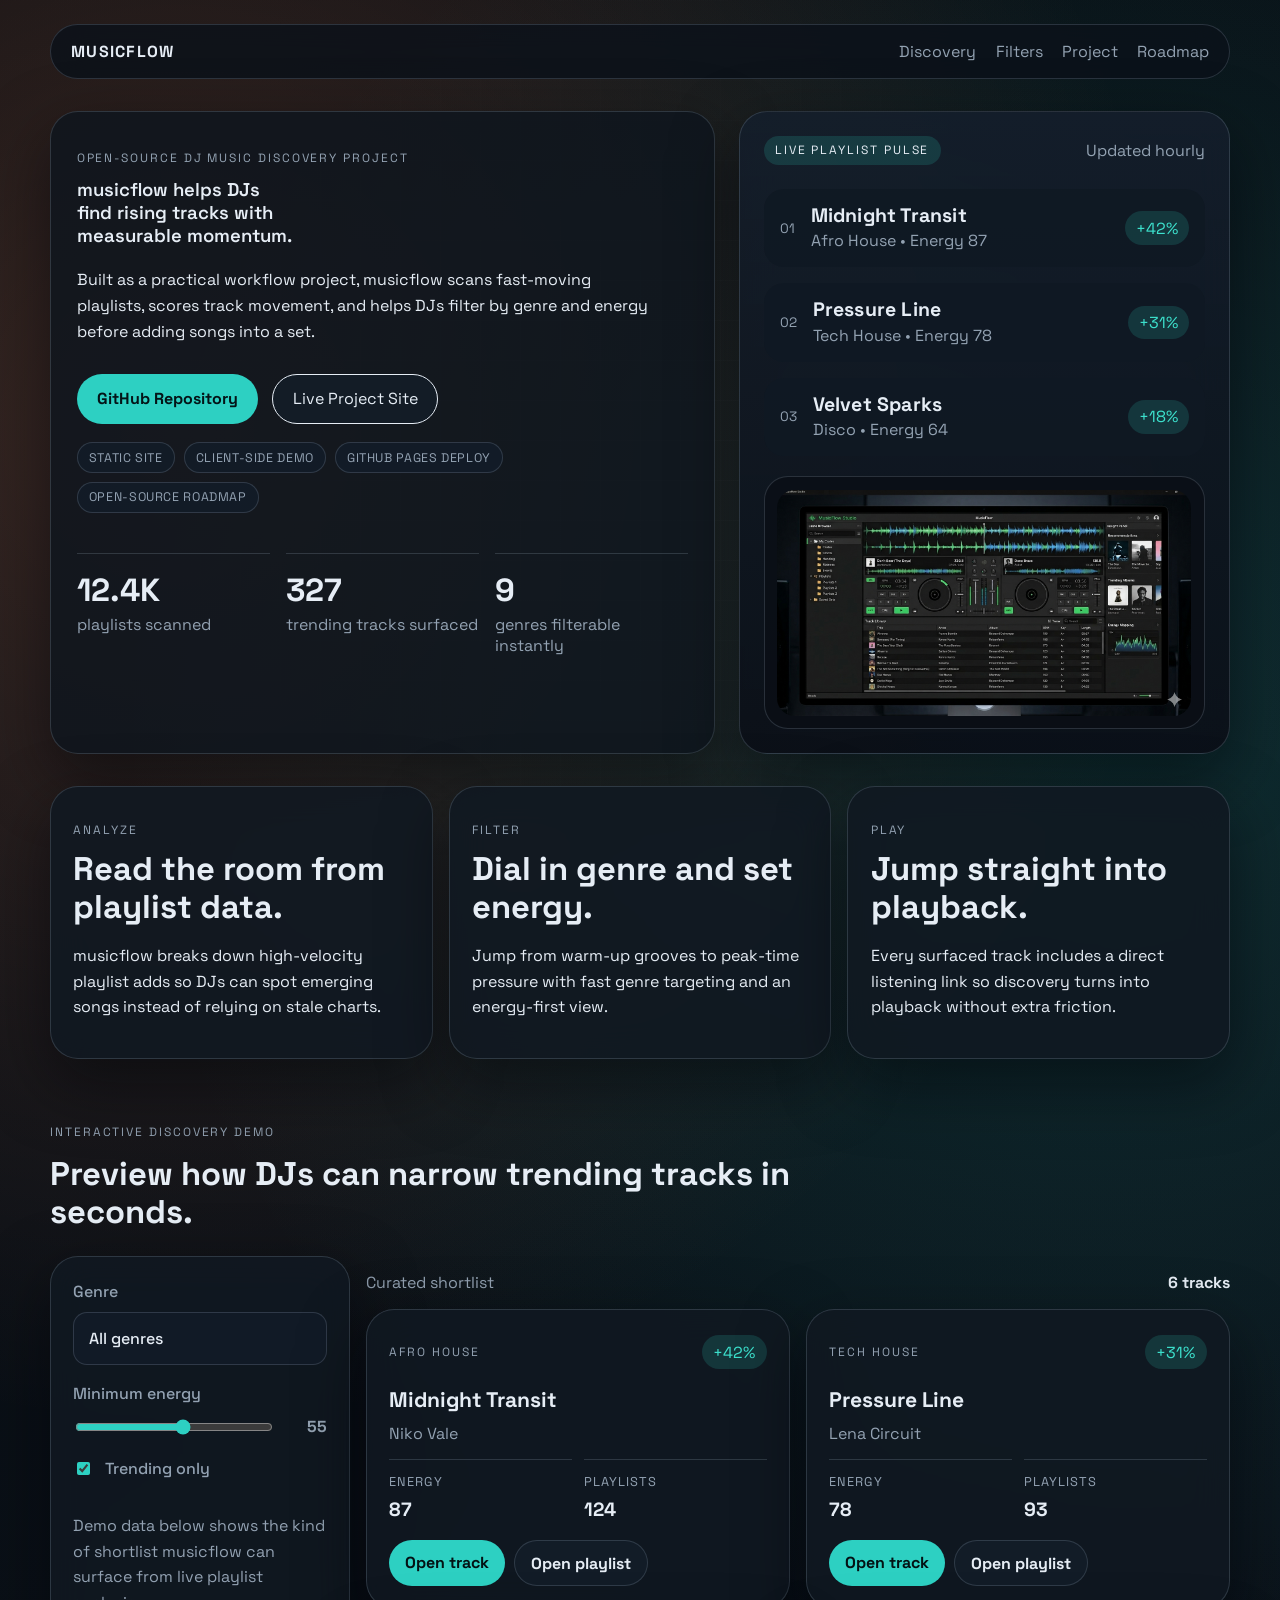
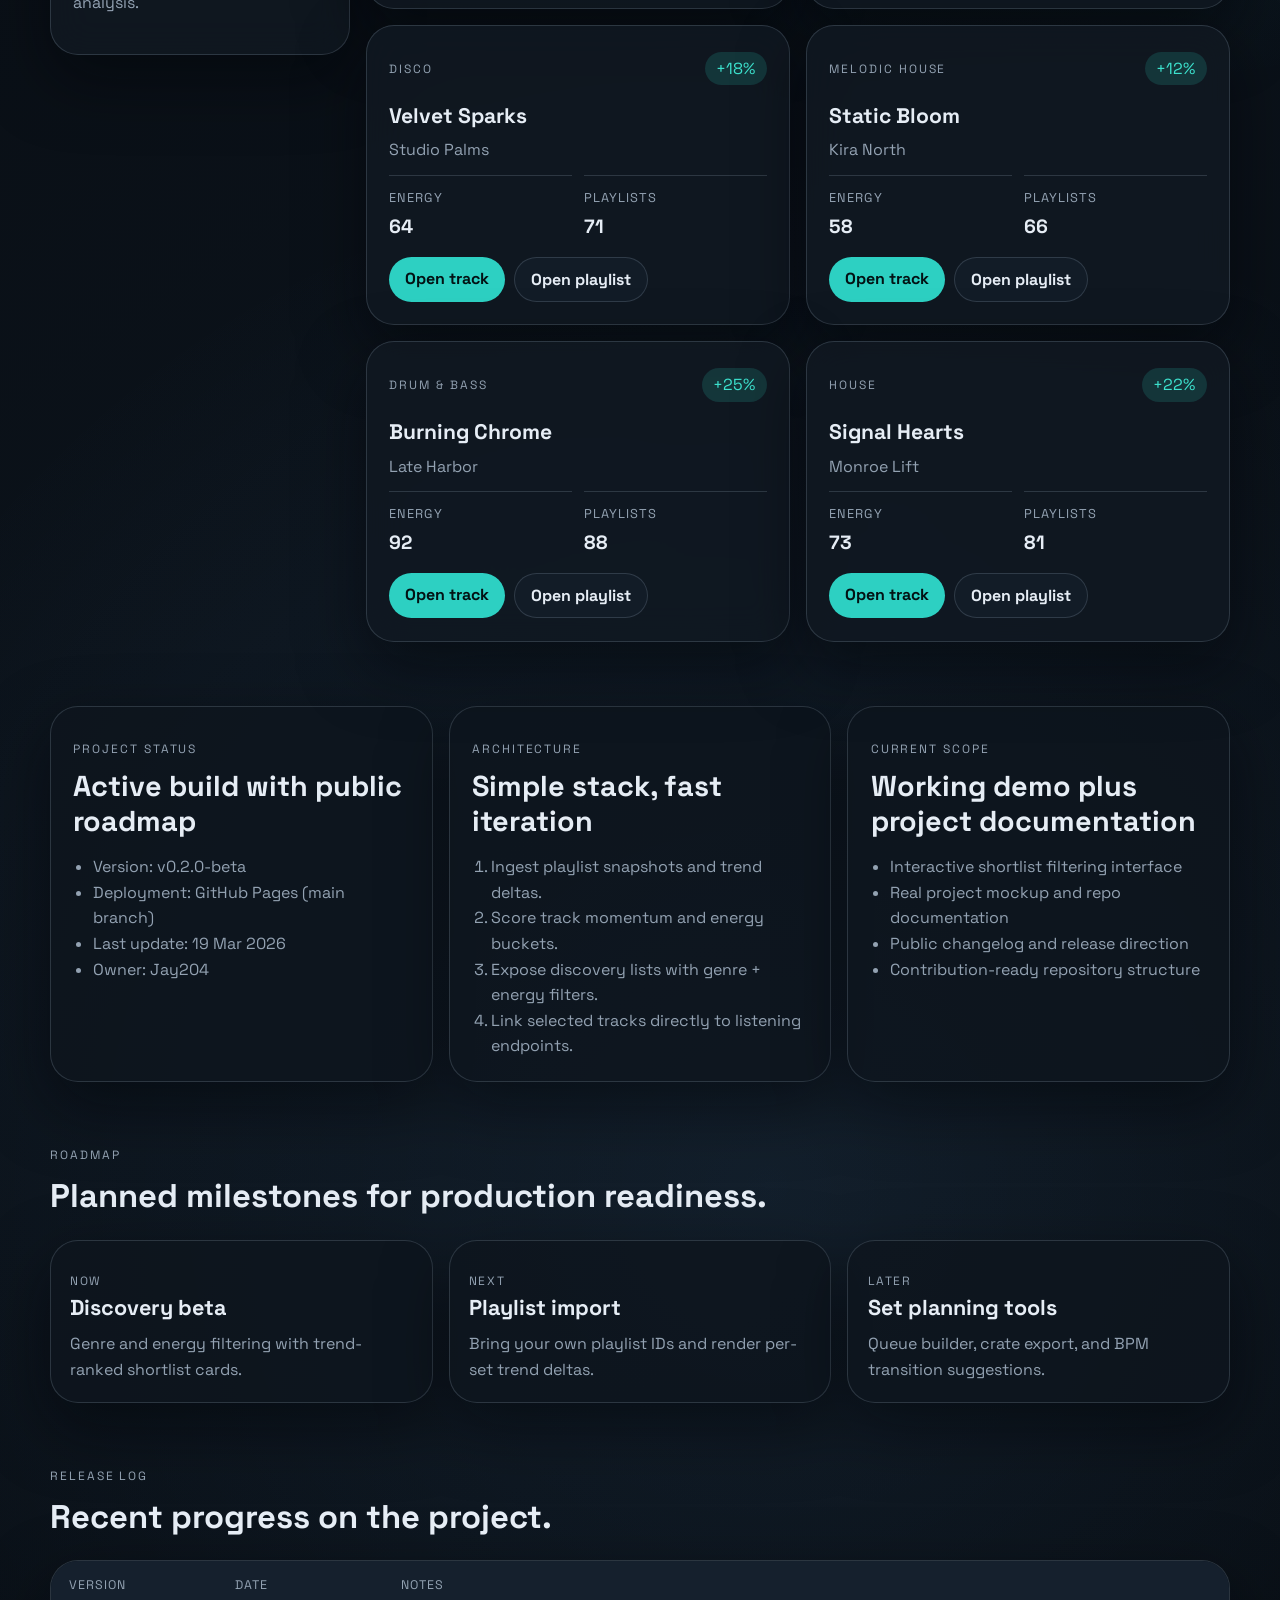
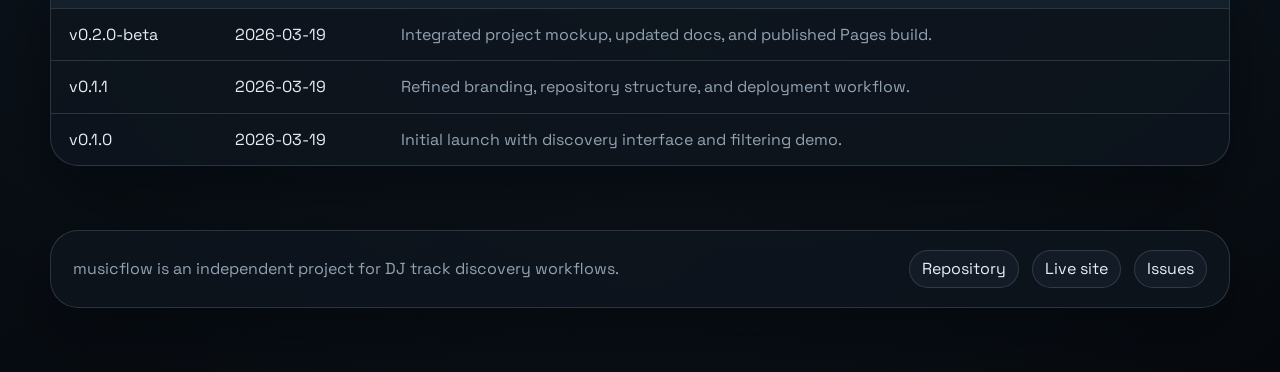
==== commit 24f7cdd6: "Add track and playlist links per discovery card" ====
--- a/index.html
+++ b/index.html
@@ -295,7 +295,10 @@
             <dd class="track-playlists"></dd>
           </div>
         </dl>
-        <a class="card-link" target="_blank" rel="noreferrer">Open track</a>
+        <div class="card-links">
+          <a class="card-link" target="_blank" rel="noreferrer">Open track</a>
+          <a class="card-link card-link-secondary" target="_blank" rel="noreferrer">Open playlist</a>
+        </div>
       </article>
     </template>
 
--- a/styles.css
+++ b/styles.css
@@ -597,6 +597,18 @@
   font-weight: 700;
 }
 
+.card-links {
+  display: flex;
+  flex-wrap: wrap;
+  gap: 0.55rem;
+}
+
+.card-link-secondary {
+  background: rgba(19, 29, 41, 0.95);
+  color: var(--ink);
+  border: 1px solid var(--border);
+}
+
 .empty-state {
   display: grid;
   place-items: center;
